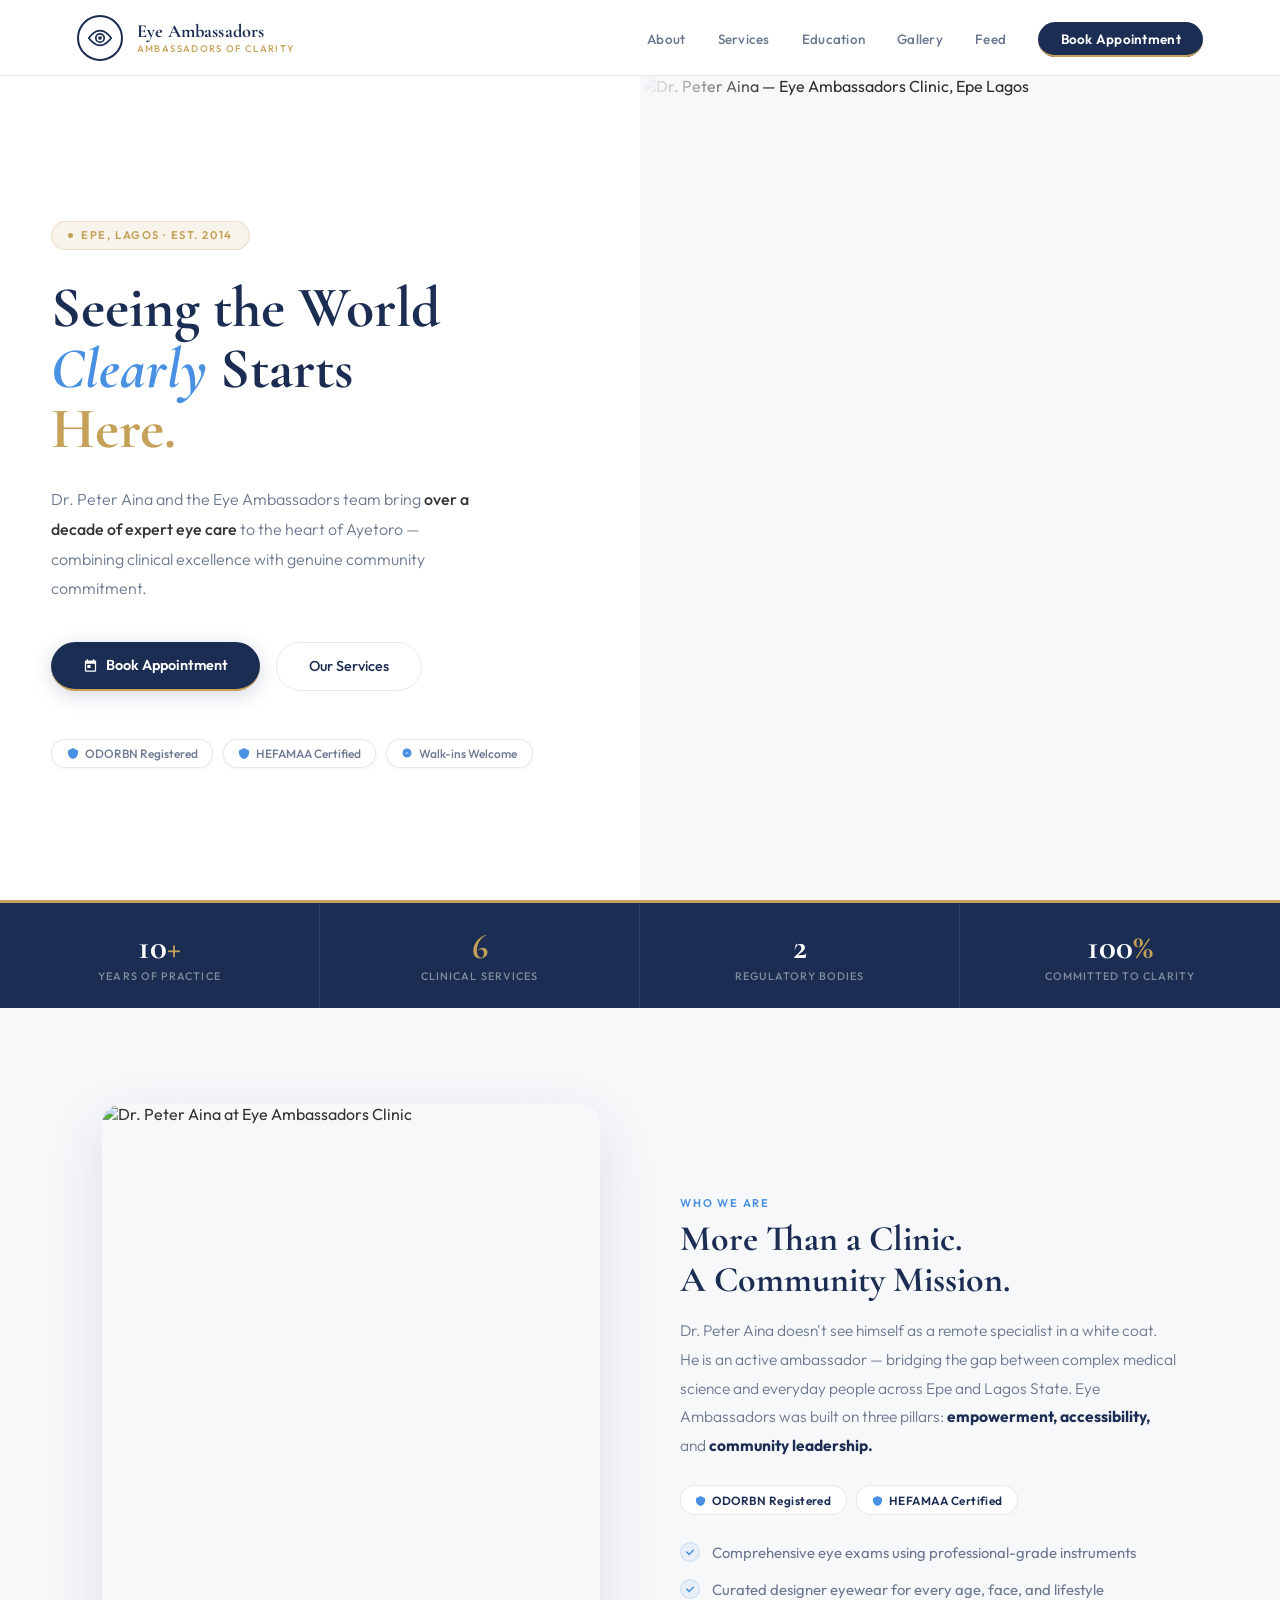
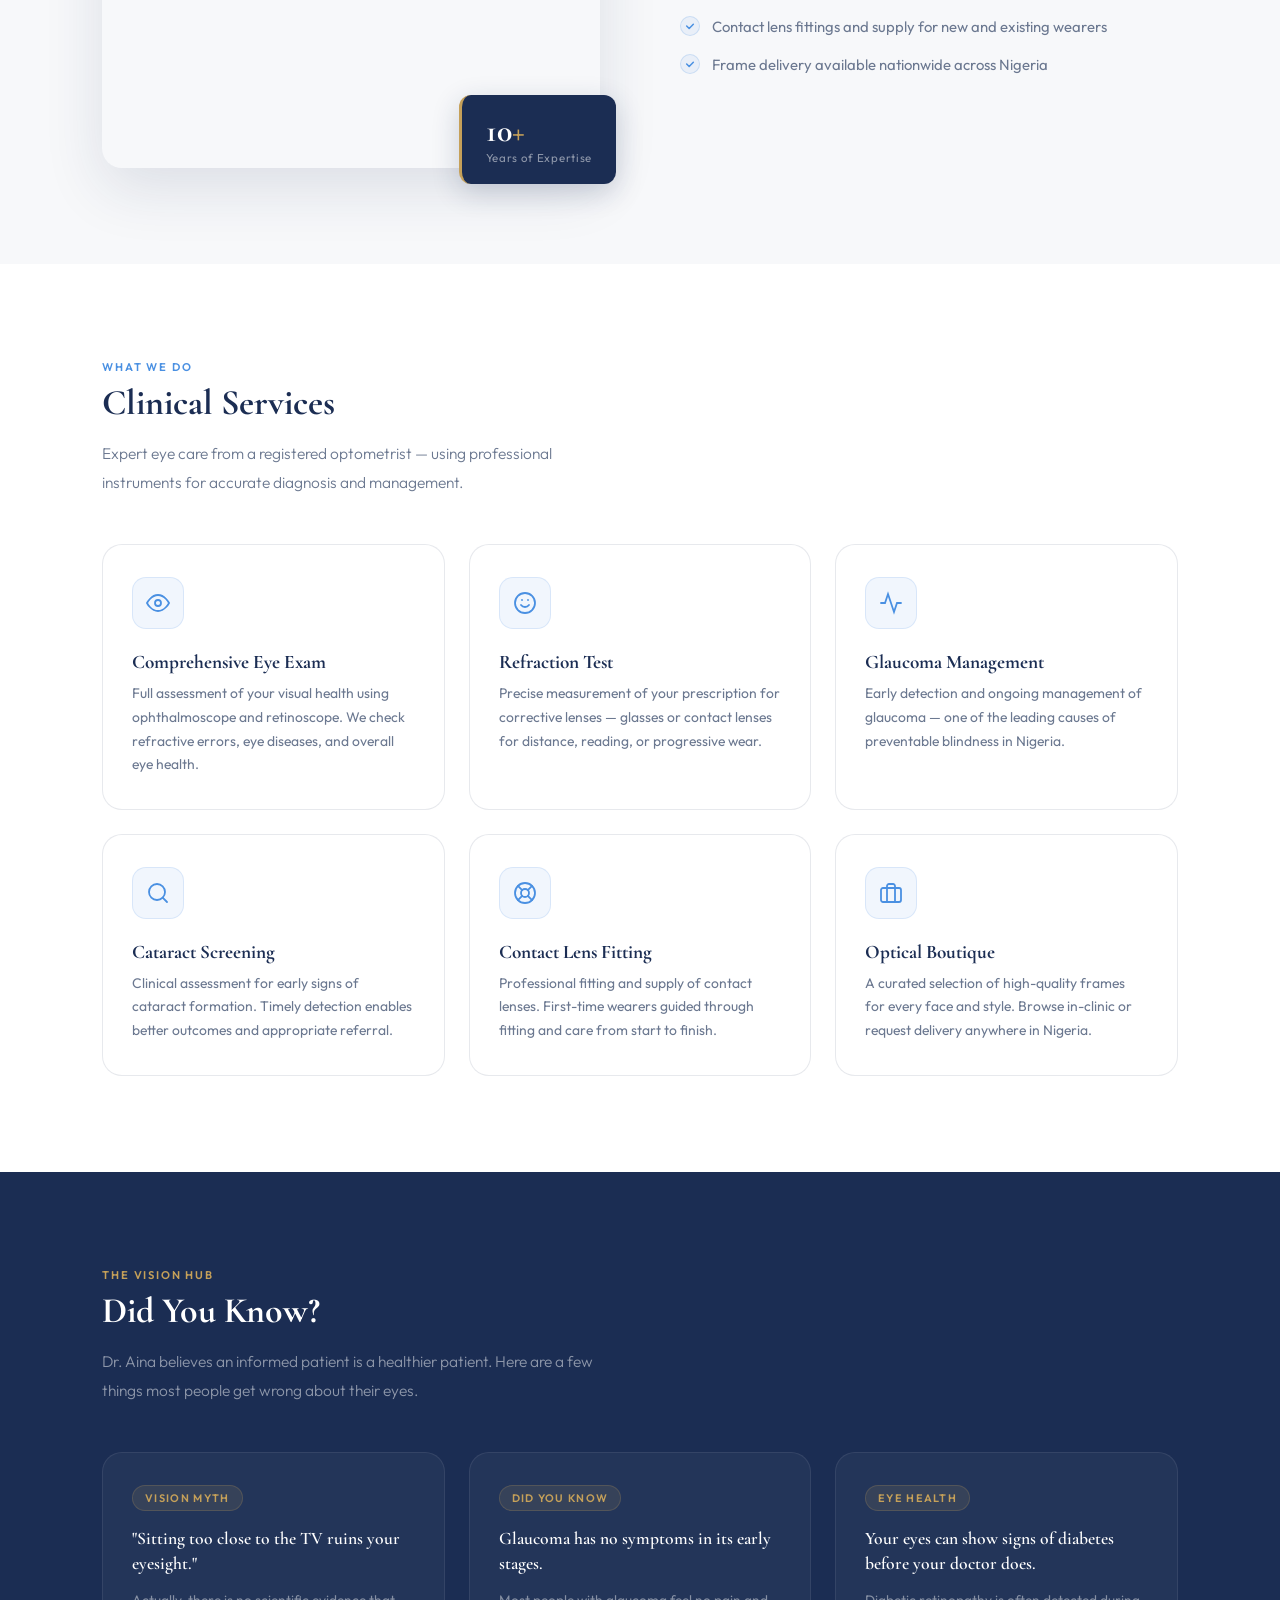
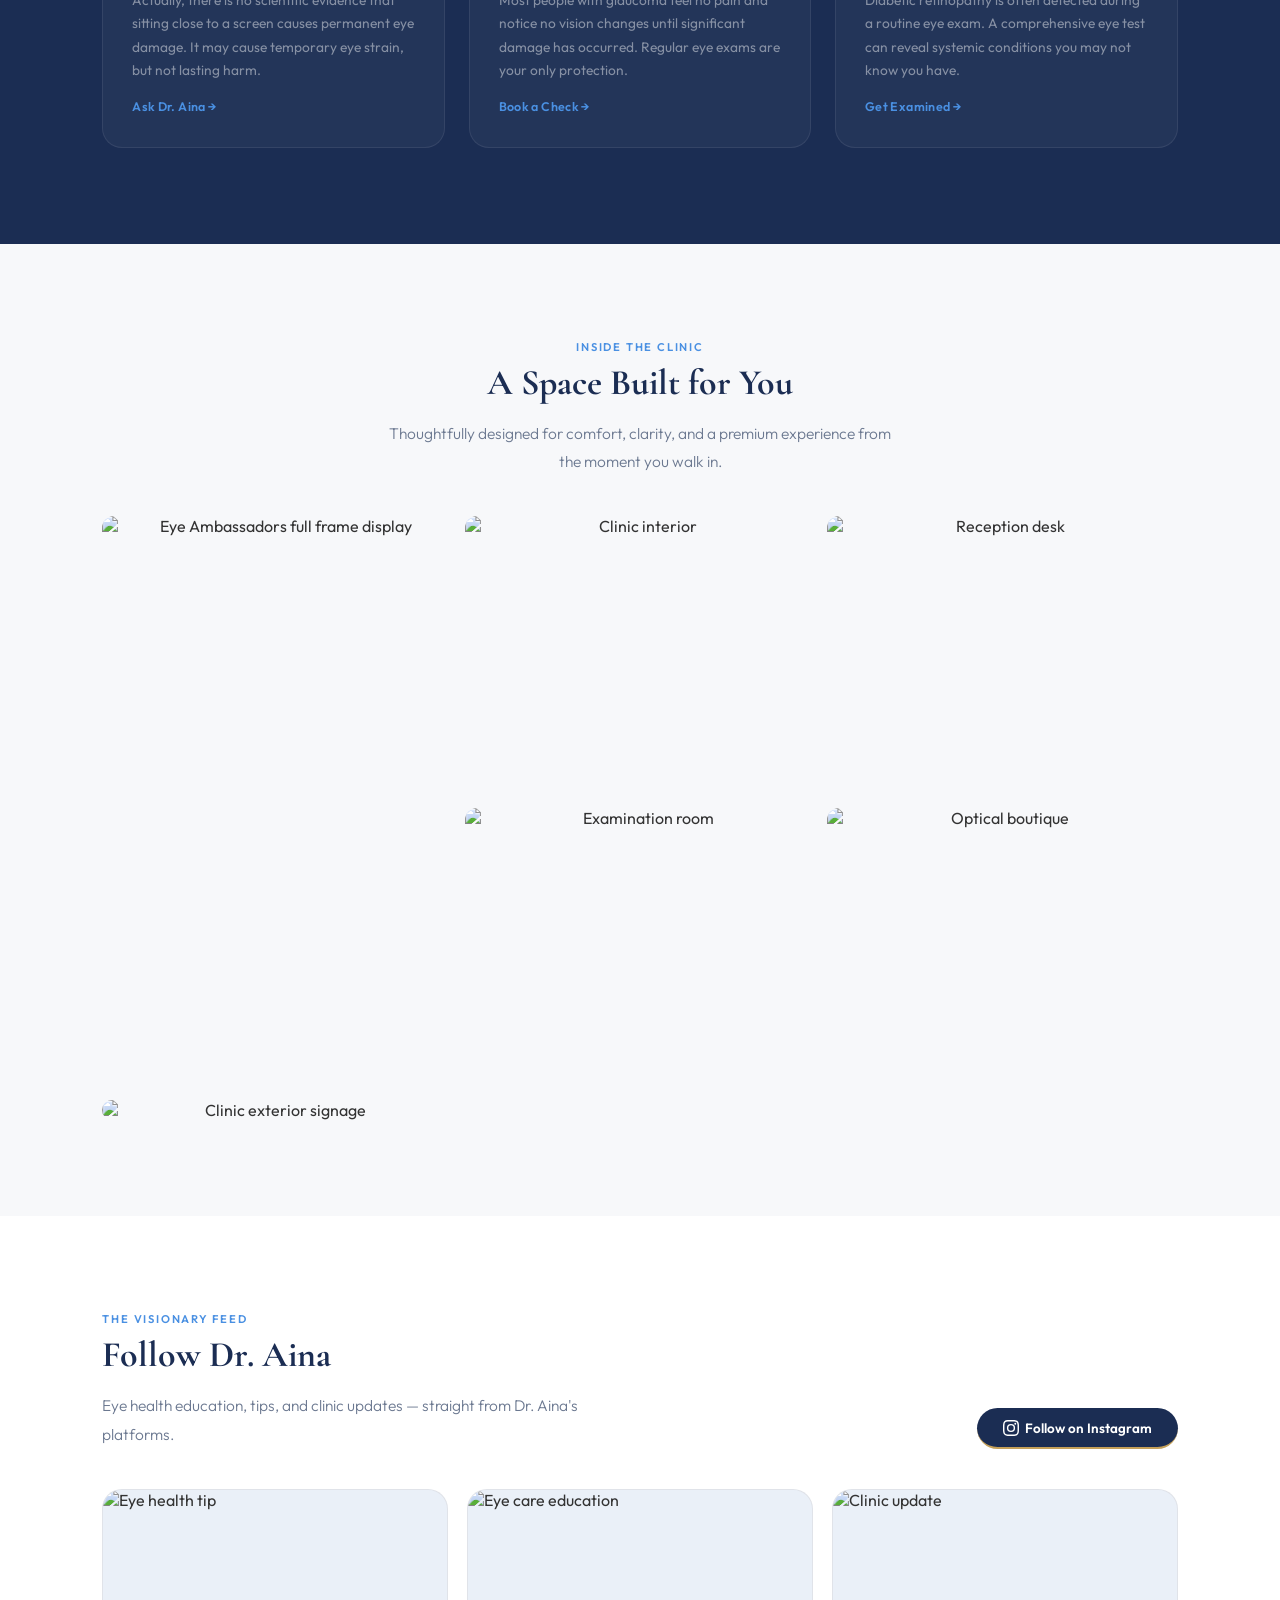
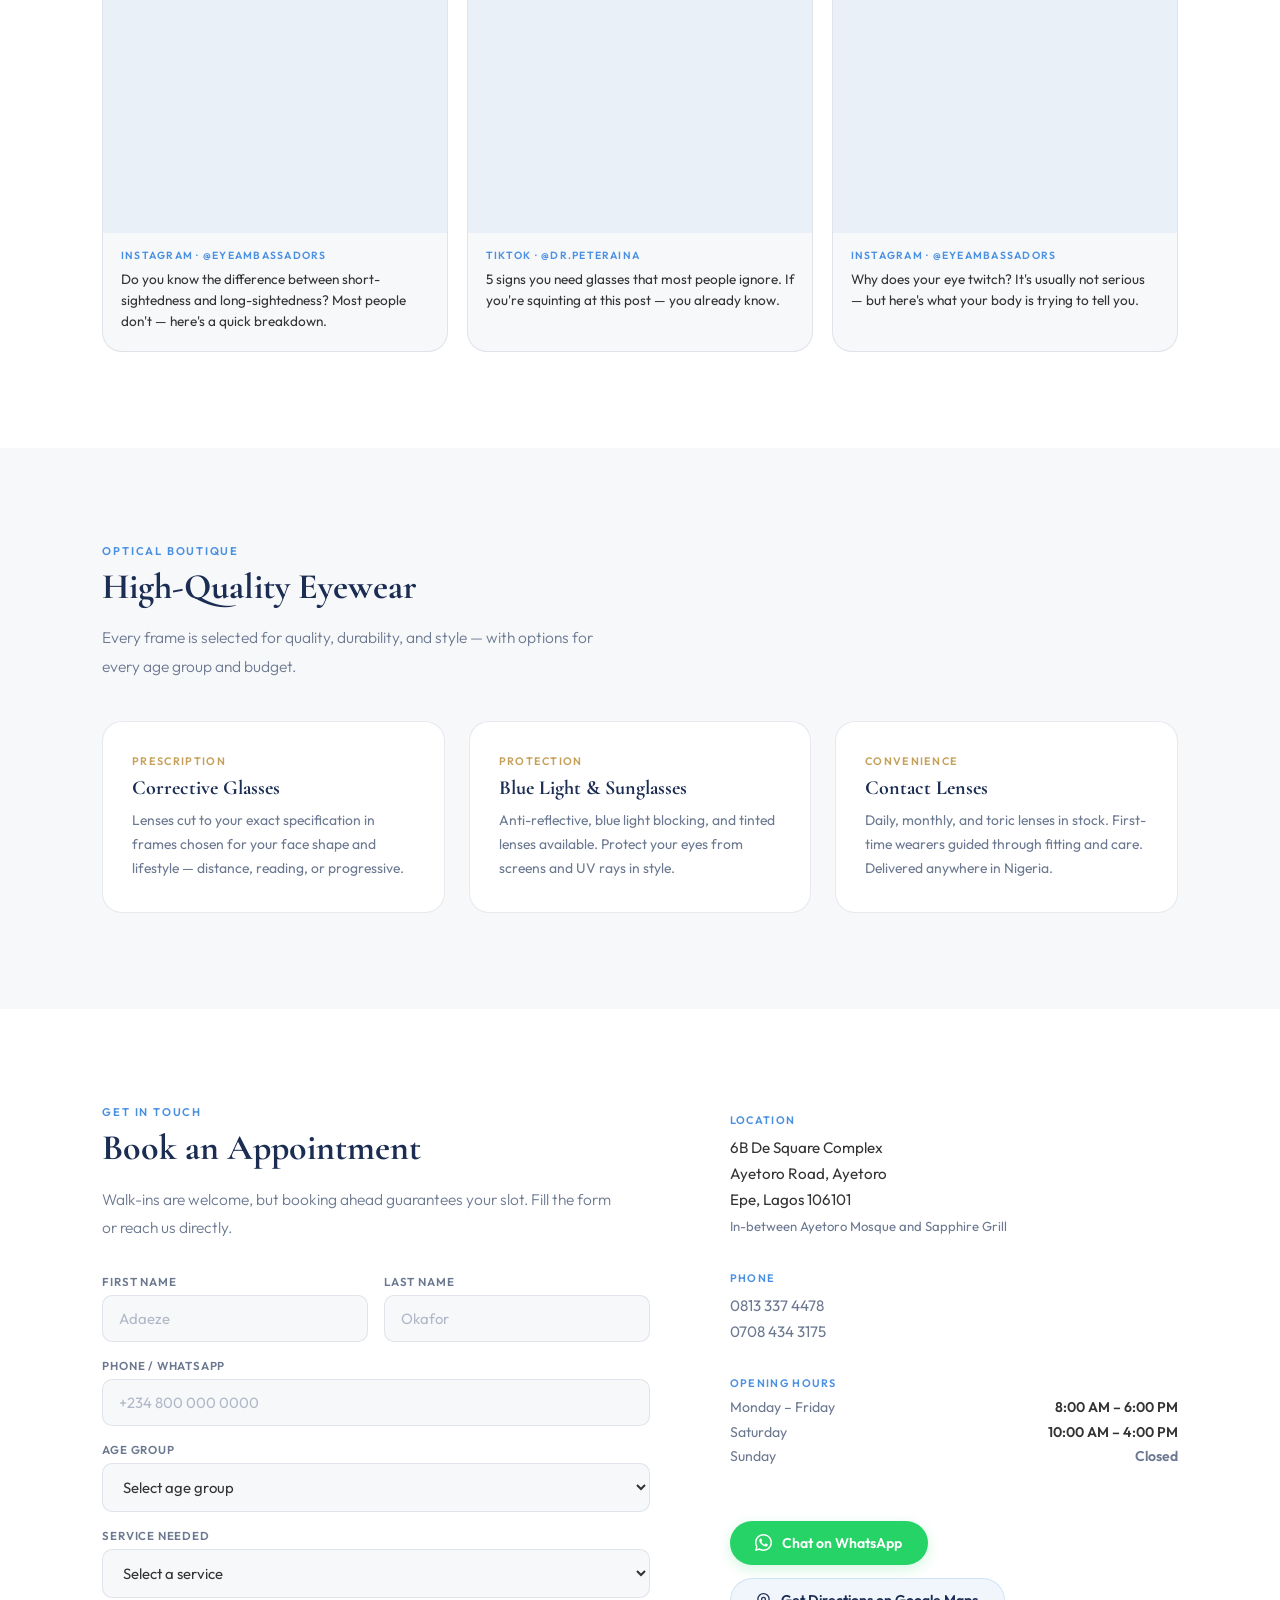
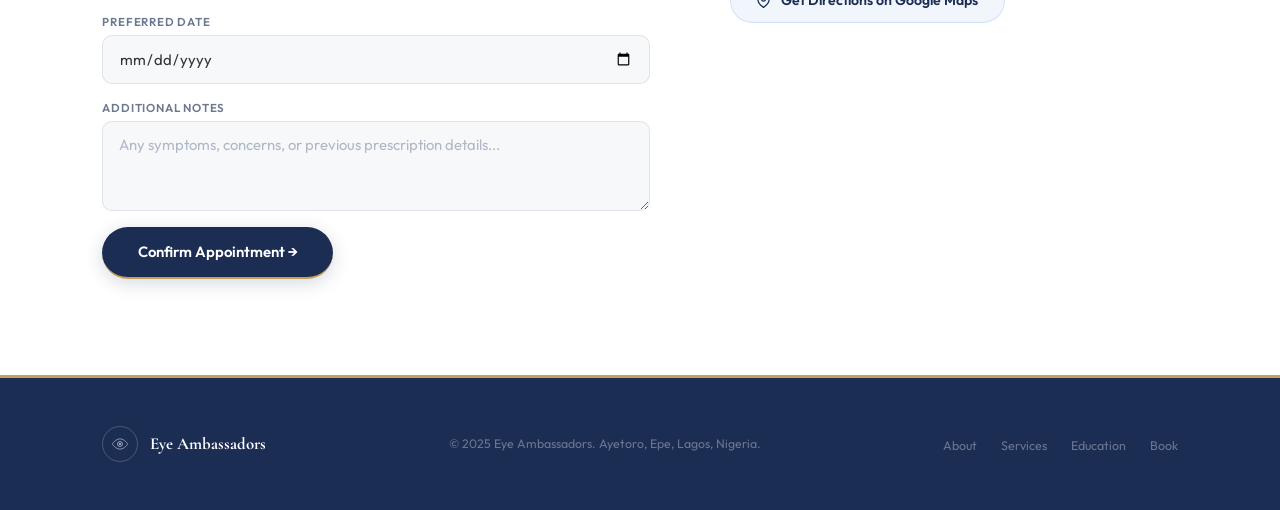
==== EYE_CLINIC.html @ 0d1458ed "Add files via upload" ====
<!DOCTYPE html>
<html lang="en">
<head>
<meta charset="UTF-8">
<meta name="viewport" content="width=device-width, initial-scale=1.0">
<title>Eye Ambassadors | Ambassadors of Clarity — Epe, Lagos</title>
<meta name="description" content="Eye Ambassadors Clinic — Dr. Peter Aina. Extraordinary eye care, designer eyewear, and community health education in Ayetoro, Epe, Lagos.">
<meta name="keywords" content="Eye Ambassadors, optometrist Epe Lagos, eye clinic Epe, Dr Peter Aina, eye test Epe Lagos, glasses Epe, contact lenses Lagos, glaucoma Epe, ODORBN optometrist">
<meta property="og:title" content="Eye Ambassadors | Ambassadors of Clarity">
<meta property="og:description" content="Modern eye care, premium eyewear, and community health education. Epe, Lagos.">
<meta property="og:type" content="website">
<script type="application/ld+json">
{
  "@context": "https://schema.org",
  "@type": "MedicalBusiness",
  "name": "Eye Ambassadors",
  "description": "Ambassadors of Clarity. Comprehensive eye exams, refraction, glaucoma management, cataract screening, designer eyewear and contact lenses.",
  "medicalSpecialty": "Optometry",
  "address": {
    "@type": "PostalAddress",
    "streetAddress": "6B De Square Complex, Ayetoro Road",
    "addressLocality": "Ayetoro, Epe",
    "addressRegion": "Lagos",
    "addressCountry": "NG"
  },
  "telephone": "+2348133374478",
  "openingHours": ["Mo-Fr 08:00-18:00", "Sa 10:00-16:00"]
}
</script>
<link rel="preconnect" href="https://fonts.googleapis.com">
<link rel="preconnect" href="https://fonts.gstatic.com" crossorigin>
<link href="https://fonts.googleapis.com/css2?family=Cormorant+Garamond:ital,wght@0,400;0,600;0,700;1,400;1,600&family=Outfit:wght@300;400;500;600&display=swap" rel="stylesheet">
<style>
:root {
  --white: #FFFFFF;
  --off-white: #F7F8FA;
  --navy: #1B2D53;
  --navy-light: #243769;
  --sky: #4A90E2;
  --sky-pale: rgba(74,144,226,0.08);
  --gold: #C5A059;
  --gold-pale: rgba(197,160,89,0.12);
  --charcoal: #333333;
  --muted: #6B7890;
  --border: rgba(27,45,83,0.1);
  --border-gold: rgba(197,160,89,0.25);
  --radius: 12px;
  --radius-lg: 20px;
}

*, *::before, *::after { box-sizing: border-box; margin: 0; padding: 0; }
html { scroll-behavior: smooth; }
body { font-family: 'Outfit', sans-serif; background: var(--white); color: var(--charcoal); overflow-x: hidden; }

/* ─── NAV ─── */
nav {
  position: fixed; top: 0; left: 0; right: 0; z-index: 300;
  height: 76px; padding: 0 6%;
  display: flex; align-items: center; justify-content: space-between;
  background: rgba(255,255,255,0.97); backdrop-filter: blur(16px);
  border-bottom: 1px solid var(--border);
  transition: box-shadow 0.3s;
}
nav.scrolled { box-shadow: 0 2px 24px rgba(27,45,83,0.08); }

.nav-logo { display: flex; align-items: center; gap: 14px; text-decoration: none; }
.nav-logo-icon {
  width: 46px; height: 46px; border-radius: 50%;
  border: 2px solid var(--navy);
  display: flex; align-items: center; justify-content: center;
  position: relative; overflow: hidden;
}
.nav-logo-icon svg { width: 26px; height: 26px; }
.nav-logo-text { display: flex; flex-direction: column; }
.nav-logo-name {
  font-family: 'Cormorant Garamond', serif;
  font-size: 1.15rem; font-weight: 700;
  color: var(--navy); letter-spacing: 0.01em; line-height: 1.1;
}
.nav-logo-tag {
  font-size: 0.6rem; font-weight: 500; letter-spacing: 0.14em;
  text-transform: uppercase; color: var(--gold);
}
.nav-links { display: flex; gap: 2rem; list-style: none; align-items: center; }
.nav-links a {
  font-size: 0.84rem; font-weight: 500; color: var(--muted);
  text-decoration: none; letter-spacing: 0.02em; transition: color 0.2s;
}
.nav-links a:hover { color: var(--navy); }
.nav-cta {
  background: var(--navy); color: var(--white) !important;
  padding: 0.55rem 1.4rem !important; border-radius: 30px !important;
  font-weight: 600 !important; transition: background 0.2s, transform 0.15s !important;
  border-bottom: 2px solid var(--gold) !important;
}
.nav-cta:hover { background: var(--navy-light) !important; transform: translateY(-1px); }

/* ─── HERO ─── */
.hero {
  min-height: 100vh; padding-top: 76px;
  display: grid; grid-template-columns: 1fr 1fr;
  background: var(--white); position: relative; overflow: hidden;
}
.hero::before {
  content: ''; position: absolute;
  top: 0; right: 0; width: 50%; height: 100%;
  background: var(--off-white); z-index: 0;
}
.hero-left {
  padding: 7% 5% 5% 8%;
  display: flex; flex-direction: column; justify-content: center;
  position: relative; z-index: 2;
}
.hero-eyebrow {
  display: inline-flex; align-items: center; gap: 8px;
  background: var(--gold-pale); border: 1px solid var(--border-gold);
  color: var(--gold); font-size: 0.7rem; font-weight: 600;
  letter-spacing: 0.14em; text-transform: uppercase;
  padding: 0.4rem 1rem; border-radius: 20px;
  margin-bottom: 1.8rem; width: fit-content;
}
.hero-eyebrow span { width: 5px; height: 5px; background: var(--gold); border-radius: 50%; display: block; }
.hero-title {
  font-family: 'Cormorant Garamond', serif;
  font-size: clamp(2.8rem, 4.5vw, 4.2rem);
  font-weight: 700; color: var(--navy);
  line-height: 1.05; margin-bottom: 1.6rem;
}
.hero-title em { color: var(--sky); font-style: italic; }
.hero-title .gold-word { color: var(--gold); }
.hero-sub {
  font-size: 1rem; font-weight: 300; color: var(--muted);
  line-height: 1.85; max-width: 440px; margin-bottom: 2.4rem;
}
.hero-sub strong { color: var(--charcoal); font-weight: 500; }
.hero-actions { display: flex; gap: 1rem; flex-wrap: wrap; margin-bottom: 3rem; }
.btn-navy {
  background: var(--navy); color: var(--white);
  padding: 0.9rem 2rem; border-radius: 30px;
  font-family: 'Outfit', sans-serif; font-size: 0.9rem; font-weight: 600;
  text-decoration: none; display: inline-flex; align-items: center; gap: 8px;
  border-bottom: 2px solid var(--gold);
  transition: background 0.2s, transform 0.2s;
  box-shadow: 0 4px 20px rgba(27,45,83,0.18);
}
.btn-navy:hover { background: var(--navy-light); transform: translateY(-2px); }
.btn-outline {
  color: var(--navy); padding: 0.9rem 2rem; border-radius: 30px;
  font-family: 'Outfit', sans-serif; font-size: 0.9rem; font-weight: 500;
  text-decoration: none; border: 1.5px solid var(--border);
  transition: border-color 0.2s, color 0.2s; display: inline-block;
}
.btn-outline:hover { border-color: var(--sky); color: var(--sky); }
.hero-creds { display: flex; gap: 0.6rem; flex-wrap: wrap; }
.cred-pill {
  display: flex; align-items: center; gap: 6px;
  background: var(--white); border: 1px solid var(--border);
  color: var(--muted); font-size: 0.75rem; font-weight: 500;
  padding: 0.38rem 0.9rem; border-radius: 20px;
  box-shadow: 0 1px 4px rgba(27,45,83,0.06);
}
.cred-pill svg { width: 12px; height: 12px; fill: var(--sky); flex-shrink: 0; }
.hero-right {
  position: relative; z-index: 1; overflow: hidden;
  display: flex; align-items: stretch;
}
.hero-right::after {
  content: ''; position: absolute;
  inset: 0;
  background: linear-gradient(to right, var(--off-white) 0%, transparent 20%),
              linear-gradient(to top, var(--off-white) 0%, transparent 25%);
  z-index: 1; pointer-events: none;
}
.hero-right img {
  width: 100%; height: 100%; object-fit: cover;
  object-position: center top;
  filter: brightness(0.92) saturate(1.1);
  transition: transform 8s ease;
}
.hero-right:hover img { transform: scale(1.03); }

/* ─── STATS BAR ─── */
.stats-bar {
  background: var(--navy);
  display: grid; grid-template-columns: repeat(4, 1fr);
  border-top: 3px solid var(--gold);
}
.stat-item {
  padding: 1.6rem 1rem; text-align: center;
  border-right: 1px solid rgba(255,255,255,0.08);
}
.stat-item:last-child { border-right: none; }
.stat-num {
  font-family: 'Cormorant Garamond', serif;
  font-size: 2.2rem; font-weight: 700;
  color: var(--white); line-height: 1;
}
.stat-num span { color: var(--gold); }
.stat-lbl {
  font-size: 0.68rem; font-weight: 500; letter-spacing: 0.1em;
  text-transform: uppercase; color: rgba(255,255,255,0.45);
  margin-top: 5px;
}

/* ─── SECTIONS ─── */
section { padding: 6rem 8%; }
.section-label {
  font-size: 0.7rem; font-weight: 600; letter-spacing: 0.16em;
  text-transform: uppercase; color: var(--sky); margin-bottom: 0.5rem;
}
.section-title {
  font-family: 'Cormorant Garamond', serif;
  font-size: clamp(1.9rem, 2.8vw, 2.6rem);
  font-weight: 700; color: var(--navy);
  line-height: 1.15; margin-bottom: 1rem;
}
.section-sub {
  font-size: 0.97rem; font-weight: 300; color: var(--muted);
  line-height: 1.85; max-width: 520px;
}

/* ─── ABOUT ─── */
#about {
  background: var(--off-white);
  display: grid; grid-template-columns: 1fr 1fr;
  gap: 5rem; align-items: center;
}
.about-img-wrap { position: relative; }
.about-img-main {
  width: 100%; aspect-ratio: 3/4;
  object-fit: cover; object-position: center top;
  border-radius: var(--radius-lg); display: block;
  box-shadow: 0 20px 60px rgba(27,45,83,0.12);
}
.about-badge {
  position: absolute; bottom: -1rem; right: -1rem;
  background: var(--navy); color: var(--white);
  padding: 1.2rem 1.5rem; border-radius: var(--radius);
  border-left: 3px solid var(--gold);
  box-shadow: 0 8px 28px rgba(27,45,83,0.2);
}
.badge-num {
  font-family: 'Cormorant Garamond', serif;
  font-size: 2rem; font-weight: 700; line-height: 1; color: var(--white);
}
.badge-num span { color: var(--gold); }
.badge-lbl { font-size: 0.72rem; color: rgba(255,255,255,0.5); margin-top: 3px; letter-spacing: 0.06em; }
.reg-row { display: flex; gap: 0.6rem; margin-top: 1.6rem; flex-wrap: wrap; }
.reg-tag {
  display: flex; align-items: center; gap: 6px;
  background: var(--white); border: 1px solid var(--border);
  color: var(--navy); font-size: 0.74rem; font-weight: 600;
  padding: 0.4rem 0.9rem; border-radius: 20px; letter-spacing: 0.04em;
}
.reg-tag svg { width: 11px; height: 11px; fill: var(--sky); }
.about-list { list-style: none; margin-top: 1.6rem; display: flex; flex-direction: column; gap: 0.85rem; }
.about-list li {
  display: flex; align-items: flex-start; gap: 0.75rem;
  font-size: 0.93rem; color: var(--muted); line-height: 1.6;
}
.check {
  width: 20px; height: 20px; background: var(--sky-pale);
  border-radius: 50%; flex-shrink: 0;
  display: flex; align-items: center; justify-content: center; margin-top: 1px;
  border: 1px solid rgba(74,144,226,0.2);
}
.check svg { width: 10px; height: 10px; }

/* ─── SERVICES ─── */
#services { background: var(--white); }
.services-grid { display: grid; grid-template-columns: repeat(3, 1fr); gap: 1.5rem; margin-top: 3rem; }
.service-card {
  background: var(--white); border: 1px solid var(--border);
  border-radius: var(--radius-lg); padding: 2rem 1.8rem;
  transition: transform 0.25s, box-shadow 0.25s, border-color 0.25s;
  position: relative; overflow: hidden;
}
.service-card::after {
  content: ''; position: absolute;
  bottom: 0; left: 0; right: 0; height: 3px;
  background: linear-gradient(90deg, var(--sky), var(--gold));
  transform: scaleX(0); transform-origin: left; transition: transform 0.3s;
}
.service-card:hover::after { transform: scaleX(1); }
.service-card:hover {
  transform: translateY(-6px);
  box-shadow: 0 20px 50px rgba(27,45,83,0.1);
  border-color: rgba(74,144,226,0.2);
}
.svc-icon {
  width: 52px; height: 52px;
  background: var(--sky-pale); border-radius: 14px;
  border: 1px solid rgba(74,144,226,0.15);
  display: flex; align-items: center; justify-content: center;
  margin-bottom: 1.3rem;
}
.svc-icon svg { width: 24px; height: 24px; }
.svc-name {
  font-family: 'Cormorant Garamond', serif;
  font-size: 1.2rem; font-weight: 700;
  color: var(--navy); margin-bottom: 0.5rem;
}
.svc-desc { font-size: 0.87rem; color: var(--muted); line-height: 1.7; }

/* ─── KNOWLEDGE HUB ─── */
#knowledge { background: var(--navy); }
#knowledge .section-label { color: var(--gold); }
#knowledge .section-title { color: var(--white); }
#knowledge .section-sub { color: rgba(255,255,255,0.5); }
.knowledge-grid { display: grid; grid-template-columns: repeat(3, 1fr); gap: 1.5rem; margin-top: 3rem; }
.know-card {
  background: rgba(255,255,255,0.04); border: 1px solid rgba(255,255,255,0.08);
  border-radius: var(--radius-lg); padding: 2rem 1.8rem;
  transition: background 0.25s, border-color 0.25s;
}
.know-card:hover {
  background: rgba(255,255,255,0.07);
  border-color: rgba(197,160,89,0.3);
}
.know-tag {
  display: inline-block;
  font-size: 0.68rem; font-weight: 600; letter-spacing: 0.12em;
  text-transform: uppercase; color: var(--gold);
  background: var(--gold-pale); border: 1px solid rgba(197,160,89,0.2);
  padding: 0.3rem 0.75rem; border-radius: 20px; margin-bottom: 1rem;
}
.know-q {
  font-family: 'Cormorant Garamond', serif;
  font-size: 1.1rem; font-weight: 600; color: var(--white);
  line-height: 1.4; margin-bottom: 0.8rem;
}
.know-a { font-size: 0.86rem; color: rgba(255,255,255,0.45); line-height: 1.7; }
.know-cta {
  display: inline-flex; align-items: center; gap: 6px;
  font-size: 0.78rem; font-weight: 600; color: var(--sky);
  margin-top: 1rem; text-decoration: none; letter-spacing: 0.03em;
  transition: gap 0.2s;
}
.know-cta:hover { gap: 10px; }

/* ─── GALLERY ─── */
#gallery { background: var(--off-white); text-align: center; }
#gallery .section-sub { margin: 0 auto 2.5rem; }
.gallery-grid {
  display: grid;
  grid-template-columns: repeat(3, 1fr);
  grid-template-rows: 280px 280px;
  gap: 12px;
}
.gallery-item { overflow: hidden; border-radius: var(--radius); position: relative; cursor: pointer; }
.gallery-item.featured { grid-column: 1/2; grid-row: 1/3; }
.gallery-item img {
  width: 100%; height: 100%; object-fit: cover; display: block;
  transition: transform 0.5s ease;
}
.gallery-item:hover img { transform: scale(1.05); }
.gallery-overlay {
  position: absolute; inset: 0;
  background: linear-gradient(to top, rgba(27,45,83,0.85) 0%, transparent 55%);
  opacity: 0; transition: opacity 0.3s;
  display: flex; align-items: flex-end; padding: 1.1rem;
}
.gallery-item:hover .gallery-overlay { opacity: 1; }
.gallery-lbl { font-size: 0.8rem; font-weight: 600; color: #fff; letter-spacing: 0.04em; }

/* LIGHTBOX */
.lightbox {
  display: none; position: fixed; inset: 0;
  background: rgba(27,45,83,0.97); z-index: 999;
  align-items: center; justify-content: center; padding: 2rem;
}
.lightbox.open { display: flex; }
.lightbox img { max-width: 90vw; max-height: 88vh; object-fit: contain; border-radius: 8px; }
.lb-close { position: absolute; top: 1.2rem; right: 1.5rem; background: none; border: none; color: #fff; font-size: 2rem; cursor: pointer; opacity: 0.6; transition: opacity 0.2s; }
.lb-close:hover { opacity: 1; }
.lb-prev, .lb-next {
  position: absolute; top: 50%; transform: translateY(-50%);
  background: rgba(255,255,255,0.08); border: 1px solid rgba(255,255,255,0.15);
  color: #fff; font-size: 1.3rem; width: 46px; height: 46px;
  border-radius: 50%; cursor: pointer; display: flex; align-items: center; justify-content: center;
  transition: background 0.2s;
}
.lb-prev:hover, .lb-next:hover { background: rgba(255,255,255,0.18); }
.lb-prev { left: 1.5rem; }
.lb-next { right: 1.5rem; }

/* ─── SOCIAL WALL ─── */
#social { background: var(--white); }
.social-intro { display: flex; align-items: flex-end; justify-content: space-between; margin-bottom: 2.5rem; flex-wrap: wrap; gap: 1rem; }
.social-grid { display: grid; grid-template-columns: repeat(3, 1fr); gap: 1.2rem; }
.social-card {
  background: var(--off-white); border: 1px solid var(--border);
  border-radius: var(--radius-lg); overflow: hidden;
  transition: transform 0.2s, box-shadow 0.2s;
}
.social-card:hover { transform: translateY(-4px); box-shadow: 0 12px 36px rgba(27,45,83,0.1); }
.social-thumb { aspect-ratio: 1; overflow: hidden; position: relative; background: var(--sky-pale); }
.social-thumb img { width: 100%; height: 100%; object-fit: cover; }
.social-play {
  position: absolute; inset: 0; display: flex; align-items: center; justify-content: center;
  background: rgba(27,45,83,0.35); opacity: 0; transition: opacity 0.2s;
}
.social-card:hover .social-play { opacity: 1; }
.play-icon {
  width: 48px; height: 48px; background: var(--white);
  border-radius: 50%; display: flex; align-items: center; justify-content: center;
  border: 2px solid var(--gold);
}
.play-icon svg { width: 18px; height: 18px; fill: var(--navy); margin-left: 3px; }
.social-body { padding: 1rem 1.1rem 1.2rem; }
.social-platform {
  font-size: 0.65rem; font-weight: 600; letter-spacing: 0.12em;
  text-transform: uppercase; color: var(--sky); margin-bottom: 0.4rem;
}
.social-caption { font-size: 0.85rem; color: var(--charcoal); line-height: 1.55; }
.social-follow {
  display: inline-flex; align-items: center; gap: 6px;
  background: var(--navy); color: var(--white);
  padding: 0.7rem 1.6rem; border-radius: 30px;
  font-size: 0.84rem; font-weight: 600; text-decoration: none;
  transition: background 0.2s; border-bottom: 2px solid var(--gold);
}
.social-follow:hover { background: var(--navy-light); }

/* ─── EYEWEAR ─── */
#eyewear { background: var(--off-white); }
.eyewear-grid { display: grid; grid-template-columns: repeat(3, 1fr); gap: 1.5rem; margin-top: 2.5rem; }
.eyewear-card {
  background: var(--white); border: 1px solid var(--border);
  border-radius: var(--radius-lg); padding: 2rem 1.8rem;
  transition: border-color 0.2s, transform 0.2s;
}
.eyewear-card:hover { border-color: var(--gold); transform: translateY(-3px); }
.ew-tag {
  font-size: 0.68rem; font-weight: 600; letter-spacing: 0.12em;
  text-transform: uppercase; color: var(--gold);
  display: block; margin-bottom: 0.5rem;
}
.ew-name {
  font-family: 'Cormorant Garamond', serif;
  font-size: 1.25rem; font-weight: 700;
  color: var(--navy); margin-bottom: 0.6rem;
}
.ew-desc { font-size: 0.87rem; color: var(--muted); line-height: 1.7; }

/* ─── BOOKING ─── */
#booking {
  background: var(--white);
  display: grid; grid-template-columns: 1.1fr 0.9fr;
  gap: 5rem; align-items: start;
}
.booking-form { display: flex; flex-direction: column; gap: 1rem; }
.form-row { display: grid; grid-template-columns: 1fr 1fr; gap: 1rem; }
.form-group { display: flex; flex-direction: column; gap: 0.4rem; }
label {
  font-size: 0.72rem; font-weight: 600; letter-spacing: 0.07em;
  text-transform: uppercase; color: var(--muted);
}
input, select, textarea {
  font-family: 'Outfit', sans-serif; font-size: 0.93rem;
  padding: 0.8rem 1rem; border: 1.5px solid var(--border);
  border-radius: 10px; background: var(--off-white);
  color: var(--charcoal); outline: none;
  transition: border-color 0.2s, box-shadow 0.2s; width: 100%;
}
input:focus, select:focus, textarea:focus {
  border-color: var(--sky); background: var(--white);
  box-shadow: 0 0 0 3px rgba(74,144,226,0.1);
}
input::placeholder, textarea::placeholder { color: #b0b8c8; }
select option { background: var(--white); }
textarea { resize: vertical; min-height: 90px; }
.form-submit {
  background: var(--navy); color: var(--white);
  border: none; padding: 0.95rem 2.2rem; border-radius: 30px;
  font-family: 'Outfit', sans-serif; font-size: 0.93rem; font-weight: 600;
  cursor: pointer; align-self: flex-start;
  border-bottom: 2px solid var(--gold);
  transition: background 0.2s, transform 0.15s;
  box-shadow: 0 4px 18px rgba(27,45,83,0.18);
}
.form-submit:hover { background: var(--navy-light); transform: translateY(-1px); }

.contact-panel { padding-top: 0.5rem; }
.contact-block { margin-bottom: 2rem; }
.contact-lbl {
  font-size: 0.68rem; font-weight: 600; letter-spacing: 0.12em;
  text-transform: uppercase; color: var(--sky); margin-bottom: 0.5rem;
}
.contact-val { font-size: 0.95rem; color: var(--charcoal); line-height: 1.7; }
.contact-val a { color: var(--muted); text-decoration: none; }
.contact-val a:hover { color: var(--navy); }
.hours-table { display: grid; gap: 0.4rem; margin-top: 0.4rem; }
.hours-row {
  font-size: 0.88rem; color: var(--muted);
  display: flex; justify-content: space-between;
}
.hours-time { font-weight: 600; color: var(--charcoal); }
.wa-btn {
  display: inline-flex; align-items: center; gap: 0.6rem;
  background: #25D366; color: #fff; padding: 0.8rem 1.6rem;
  border-radius: 30px; font-size: 0.88rem; font-weight: 600;
  text-decoration: none; margin-top: 1.5rem;
  transition: background 0.2s, transform 0.15s;
  box-shadow: 0 4px 14px rgba(37,211,102,0.2);
}
.wa-btn:hover { background: #1ebe5d; transform: translateY(-1px); }
.map-btn {
  display: inline-flex; align-items: center; gap: 0.6rem;
  background: var(--sky-pale); color: var(--navy);
  padding: 0.8rem 1.6rem; border-radius: 30px;
  font-size: 0.88rem; font-weight: 600; text-decoration: none;
  margin-top: 0.8rem; border: 1px solid rgba(74,144,226,0.2);
  transition: background 0.2s;
}
.map-btn:hover { background: rgba(74,144,226,0.14); }

/* ─── FOOTER ─── */
footer {
  background: var(--navy); padding: 3rem 8%;
  display: flex; align-items: center; justify-content: space-between;
  flex-wrap: wrap; gap: 1.2rem;
  border-top: 3px solid var(--gold);
}
.footer-brand { display: flex; align-items: center; gap: 12px; }
.footer-brand-icon {
  width: 36px; height: 36px; border-radius: 50%;
  border: 1.5px solid rgba(255,255,255,0.2);
  display: flex; align-items: center; justify-content: center;
}
.footer-brand-name {
  font-family: 'Cormorant Garamond', serif;
  font-size: 1.05rem; font-weight: 700; color: var(--white);
}
.footer-copy { font-size: 0.77rem; color: rgba(255,255,255,0.35); }
.footer-links { display: flex; gap: 1.5rem; list-style: none; }
.footer-links a {
  font-size: 0.78rem; color: rgba(255,255,255,0.35);
  text-decoration: none; transition: color 0.2s;
}
.footer-links a:hover { color: var(--gold); }

/* ─── FADE ─── */
.fade-up { opacity: 0; transform: translateY(22px); transition: opacity 0.65s ease, transform 0.65s ease; }
.fade-up.visible { opacity: 1; transform: translateY(0); }
.fade-up.d1 { transition-delay: 0.1s; }
.fade-up.d2 { transition-delay: 0.2s; }
.fade-up.d3 { transition-delay: 0.3s; }

/* ─── RESPONSIVE ─── */
@media(max-width:960px){
  .hero { grid-template-columns: 1fr; }
  .hero::before { display: none; }
  .hero-right { height: 380px; }
  .stats-bar { grid-template-columns: repeat(2,1fr); }
  #about { grid-template-columns: 1fr; }
  .services-grid, .knowledge-grid, .eyewear-grid, .social-grid { grid-template-columns: 1fr 1fr; }
  .gallery-grid { grid-template-columns: 1fr 1fr; grid-template-rows: 220px 220px 220px; }
  .gallery-item.featured { grid-column: 1/3; grid-row: 1; }
  #booking { grid-template-columns: 1fr; }
  .nav-links { display: none; }
  section { padding: 4rem 5%; }
}
@media(max-width:600px){
  .services-grid, .knowledge-grid, .eyewear-grid, .social-grid { grid-template-columns: 1fr; }
  .gallery-grid { grid-template-columns: 1fr; grid-template-rows: repeat(6, 200px); }
  .gallery-item.featured { grid-column: 1; grid-row: 1; }
  .form-row { grid-template-columns: 1fr; }
  footer { flex-direction: column; align-items: flex-start; }
  .stats-bar { grid-template-columns: repeat(2,1fr); }
}
</style>
</head>
<body>

<!-- NAV -->
<nav id="navbar">
  <a href="#" class="nav-logo">
    <div class="nav-logo-icon">
      <svg viewBox="0 0 28 28" fill="none">
        <path d="M2 14C2 14 7 6 14 6s12 8 12 8-5 8-12 8S2 14 2 14z" stroke="#1B2D53" stroke-width="1.8" fill="none"/>
        <circle cx="14" cy="14" r="4.5" stroke="#1B2D53" stroke-width="1.8"/>
        <circle cx="14" cy="14" r="2" fill="#1B2D53"/>
        <circle cx="16" cy="12" r="1" fill="#C5A059" opacity="0.8"/>
      </svg>
    </div>
    <div class="nav-logo-text">
      <span class="nav-logo-name">Eye Ambassadors</span>
      <span class="nav-logo-tag">Ambassadors of Clarity</span>
    </div>
  </a>
  <ul class="nav-links">
    <li><a href="#about">About</a></li>
    <li><a href="#services">Services</a></li>
    <li><a href="#knowledge">Education</a></li>
    <li><a href="#gallery">Gallery</a></li>
    <li><a href="#social">Feed</a></li>
    <li><a href="#booking" class="nav-cta">Book Appointment</a></li>
  </ul>
</nav>

<!-- HERO -->
<div class="hero">
  <div class="hero-left">
    <div class="hero-eyebrow"><span></span>Epe, Lagos · Est. 2014</div>
    <h1 class="hero-title">
      Seeing the World<br>
      <em>Clearly</em> Starts<br>
      <span class="gold-word">Here.</span>
    </h1>
    <p class="hero-sub">
      Dr. Peter Aina and the Eye Ambassadors team bring
      <strong>over a decade of expert eye care</strong> to the heart of Ayetoro —
      combining clinical excellence with genuine community commitment.
    </p>
    <div class="hero-actions">
      <a href="#booking" class="btn-navy">
        <svg width="15" height="15" viewBox="0 0 24 24" fill="currentColor"><path d="M19 4h-1V2h-2v2H8V2H6v2H5c-1.1 0-2 .9-2 2v14c0 1.1.9 2 2 2h14c1.1 0 2-.9 2-2V6c0-1.1-.9-2-2-2zm0 16H5V9h14v11zM7 11h5v5H7z"/></svg>
        Book Appointment
      </a>
      <a href="#services" class="btn-outline">Our Services</a>
    </div>
    <div class="hero-creds">
      <div class="cred-pill">
        <svg viewBox="0 0 24 24"><path d="M12 2L2 7v5c0 5.55 3.84 10.74 10 12 6.16-1.26 10-6.45 10-12V7L12 2z"/></svg>
        ODORBN Registered
      </div>
      <div class="cred-pill">
        <svg viewBox="0 0 24 24"><path d="M12 2L2 7v5c0 5.55 3.84 10.74 10 12 6.16-1.26 10-6.45 10-12V7L12 2z"/></svg>
        HEFAMAA Certified
      </div>
      <div class="cred-pill">
        <svg viewBox="0 0 24 24"><path d="M9 12l2 2 4-4M21 12c0 4.97-4.03 9-9 9S3 16.97 3 12 7.03 3 12 3s9 4.03 9 9z"/></svg>
        Walk-ins Welcome
      </div>
    </div>
  </div>
  <div class="hero-right">
    <img src="images/hero.jpg" alt="Dr. Peter Aina — Eye Ambassadors Clinic, Epe Lagos">
  </div>
</div>

<!-- STATS BAR -->
<div class="stats-bar">
  <div class="stat-item">
    <div class="stat-num">10<span>+</span></div>
    <div class="stat-lbl">Years of Practice</div>
  </div>
  <div class="stat-item">
    <div class="stat-num" style="color:var(--gold)">6</div>
    <div class="stat-lbl">Clinical Services</div>
  </div>
  <div class="stat-item">
    <div class="stat-num">2</div>
    <div class="stat-lbl">Regulatory Bodies</div>
  </div>
  <div class="stat-item">
    <div class="stat-num">100<span>%</span></div>
    <div class="stat-lbl">Committed to Clarity</div>
  </div>
</div>

<!-- ABOUT -->
<section id="about">
  <div class="about-img-wrap fade-up">
    <img class="about-img-main" src="images/about.jpg" alt="Dr. Peter Aina at Eye Ambassadors Clinic">
    <div class="about-badge">
      <div class="badge-num">10<span>+</span></div>
      <div class="badge-lbl">Years of Expertise</div>
    </div>
  </div>
  <div class="fade-up d1">
    <p class="section-label">Who We Are</p>
    <h2 class="section-title">More Than a Clinic.<br>A Community Mission.</h2>
    <p class="section-sub" style="margin-bottom:1.4rem">
      Dr. Peter Aina doesn't see himself as a remote specialist in a white coat.
      He is an active ambassador — bridging the gap between complex medical science
      and everyday people across Epe and Lagos State. Eye Ambassadors was built on
      three pillars: <strong style="color:var(--navy)">empowerment, accessibility,</strong>
      and <strong style="color:var(--navy)">community leadership.</strong>
    </p>
    <div class="reg-row">
      <div class="reg-tag"><svg viewBox="0 0 24 24"><path d="M12 2L2 7v5c0 5.55 3.84 10.74 10 12 6.16-1.26 10-6.45 10-12V7L12 2z"/></svg>ODORBN Registered</div>
      <div class="reg-tag"><svg viewBox="0 0 24 24"><path d="M12 2L2 7v5c0 5.55 3.84 10.74 10 12 6.16-1.26 10-6.45 10-12V7L12 2z"/></svg>HEFAMAA Certified</div>
    </div>
    <ul class="about-list">
      <li>
        <div class="check"><svg viewBox="0 0 12 12" fill="none"><path d="M2 6l3 3 5-5" stroke="#4A90E2" stroke-width="1.8" stroke-linecap="round" stroke-linejoin="round"/></svg></div>
        Comprehensive eye exams using professional-grade instruments
      </li>
      <li>
        <div class="check"><svg viewBox="0 0 12 12" fill="none"><path d="M2 6l3 3 5-5" stroke="#4A90E2" stroke-width="1.8" stroke-linecap="round" stroke-linejoin="round"/></svg></div>
        Curated designer eyewear for every age, face, and lifestyle
      </li>
      <li>
        <div class="check"><svg viewBox="0 0 12 12" fill="none"><path d="M2 6l3 3 5-5" stroke="#4A90E2" stroke-width="1.8" stroke-linecap="round" stroke-linejoin="round"/></svg></div>
        Contact lens fittings and supply for new and existing wearers
      </li>
      <li>
        <div class="check"><svg viewBox="0 0 12 12" fill="none"><path d="M2 6l3 3 5-5" stroke="#4A90E2" stroke-width="1.8" stroke-linecap="round" stroke-linejoin="round"/></svg></div>
        Frame delivery available nationwide across Nigeria
      </li>
    </ul>
  </div>
</section>

<!-- SERVICES -->
<section id="services">
  <p class="section-label">What We Do</p>
  <h2 class="section-title">Clinical Services</h2>
  <p class="section-sub">Expert eye care from a registered optometrist — using professional instruments for accurate diagnosis and management.</p>
  <div class="services-grid">
    <div class="service-card fade-up">
      <div class="svc-icon"><svg viewBox="0 0 24 24" fill="none" stroke="#4A90E2" stroke-width="1.8" stroke-linecap="round"><path d="M1 12s4-8 11-8 11 8 11 8-4 8-11 8-11-8-11-8z"/><circle cx="12" cy="12" r="3"/></svg></div>
      <h3 class="svc-name">Comprehensive Eye Exam</h3>
      <p class="svc-desc">Full assessment of your visual health using ophthalmoscope and retinoscope. We check refractive errors, eye diseases, and overall eye health.</p>
    </div>
    <div class="service-card fade-up d1">
      <div class="svc-icon"><svg viewBox="0 0 24 24" fill="none" stroke="#4A90E2" stroke-width="1.8" stroke-linecap="round"><circle cx="12" cy="12" r="10"/><path d="M8 14s1.5 2 4 2 4-2 4-2"/><line x1="9" y1="9" x2="9.01" y2="9"/><line x1="15" y1="9" x2="15.01" y2="9"/></svg></div>
      <h3 class="svc-name">Refraction Test</h3>
      <p class="svc-desc">Precise measurement of your prescription for corrective lenses — glasses or contact lenses for distance, reading, or progressive wear.</p>
    </div>
    <div class="service-card fade-up d2">
      <div class="svc-icon"><svg viewBox="0 0 24 24" fill="none" stroke="#4A90E2" stroke-width="1.8" stroke-linecap="round"><path d="M22 12h-4l-3 9L9 3l-3 9H2"/></svg></div>
      <h3 class="svc-name">Glaucoma Management</h3>
      <p class="svc-desc">Early detection and ongoing management of glaucoma — one of the leading causes of preventable blindness in Nigeria.</p>
    </div>
    <div class="service-card fade-up">
      <div class="svc-icon"><svg viewBox="0 0 24 24" fill="none" stroke="#4A90E2" stroke-width="1.8" stroke-linecap="round"><circle cx="11" cy="11" r="8"/><path d="m21 21-4.35-4.35"/></svg></div>
      <h3 class="svc-name">Cataract Screening</h3>
      <p class="svc-desc">Clinical assessment for early signs of cataract formation. Timely detection enables better outcomes and appropriate referral.</p>
    </div>
    <div class="service-card fade-up d1">
      <div class="svc-icon"><svg viewBox="0 0 24 24" fill="none" stroke="#4A90E2" stroke-width="1.8" stroke-linecap="round"><circle cx="12" cy="12" r="10"/><circle cx="12" cy="12" r="4"/><line x1="4.93" y1="4.93" x2="9.17" y2="9.17"/><line x1="14.83" y1="14.83" x2="19.07" y2="19.07"/><line x1="14.83" y1="9.17" x2="19.07" y2="4.93"/><line x1="4.93" y1="19.07" x2="9.17" y2="14.83"/></svg></div>
      <h3 class="svc-name">Contact Lens Fitting</h3>
      <p class="svc-desc">Professional fitting and supply of contact lenses. First-time wearers guided through fitting and care from start to finish.</p>
    </div>
    <div class="service-card fade-up d2">
      <div class="svc-icon"><svg viewBox="0 0 24 24" fill="none" stroke="#4A90E2" stroke-width="1.8" stroke-linecap="round"><rect x="2" y="7" width="20" height="14" rx="2"/><path d="M16 21V5a2 2 0 0 0-2-2h-4a2 2 0 0 0-2 2v16"/></svg></div>
      <h3 class="svc-name">Optical Boutique</h3>
      <p class="svc-desc">A curated selection of high-quality frames for every face and style. Browse in-clinic or request delivery anywhere in Nigeria.</p>
    </div>
  </div>
</section>

<!-- KNOWLEDGE HUB -->
<section id="knowledge">
  <p class="section-label">The Vision Hub</p>
  <h2 class="section-title">Did You Know?</h2>
  <p class="section-sub">Dr. Aina believes an informed patient is a healthier patient. Here are a few things most people get wrong about their eyes.</p>
  <div class="knowledge-grid">
    <div class="know-card fade-up">
      <span class="know-tag">Vision Myth</span>
      <p class="know-q">"Sitting too close to the TV ruins your eyesight."</p>
      <p class="know-a">Actually, there is no scientific evidence that sitting close to a screen causes permanent eye damage. It may cause temporary eye strain, but not lasting harm.</p>
      <a href="#booking" class="know-cta">Ask Dr. Aina →</a>
    </div>
    <div class="know-card fade-up d1">
      <span class="know-tag">Did You Know</span>
      <p class="know-q">Glaucoma has no symptoms in its early stages.</p>
      <p class="know-a">Most people with glaucoma feel no pain and notice no vision changes until significant damage has occurred. Regular eye exams are your only protection.</p>
      <a href="#booking" class="know-cta">Book a Check →</a>
    </div>
    <div class="know-card fade-up d2">
      <span class="know-tag">Eye Health</span>
      <p class="know-q">Your eyes can show signs of diabetes before your doctor does.</p>
      <p class="know-a">Diabetic retinopathy is often detected during a routine eye exam. A comprehensive eye test can reveal systemic conditions you may not know you have.</p>
      <a href="#booking" class="know-cta">Get Examined →</a>
    </div>
  </div>
</section>

<!-- GALLERY -->
<section id="gallery">
  <p class="section-label">Inside the Clinic</p>
  <h2 class="section-title">A Space Built for You</h2>
  <p class="section-sub">Thoughtfully designed for comfort, clarity, and a premium experience from the moment you walk in.</p>
  <div class="gallery-grid">
    <div class="gallery-item featured fade-up" onclick="openLB(0)">
      <img src="images/gallery-1.jpg" alt="Eye Ambassadors full frame display">
      <div class="gallery-overlay"><span class="gallery-lbl">Frame Display — Full Collection</span></div>
    </div>
    <div class="gallery-item fade-up" onclick="openLB(1)">
      <img src="images/gallery-2.jpg" alt="Clinic interior">
      <div class="gallery-overlay"><span class="gallery-lbl">Clinic Interior</span></div>
    </div>
    <div class="gallery-item fade-up" onclick="openLB(2)">
      <img src="images/gallery-3.jpg" alt="Reception desk">
      <div class="gallery-overlay"><span class="gallery-lbl">Reception Desk</span></div>
    </div>
    <div class="gallery-item fade-up" onclick="openLB(3)">
      <img src="images/gallery-4.jpg" alt="Examination room">
      <div class="gallery-overlay"><span class="gallery-lbl">Examination Room</span></div>
    </div>
    <div class="gallery-item fade-up" onclick="openLB(4)">
      <img src="images/gallery-5.jpg" alt="Optical boutique">
      <div class="gallery-overlay"><span class="gallery-lbl">Optical Boutique</span></div>
    </div>
    <div class="gallery-item fade-up" onclick="openLB(5)">
      <img src="images/gallery-6.jpg" alt="Clinic exterior signage">
      <div class="gallery-overlay"><span class="gallery-lbl">Find Us in Ayetoro, Epe</span></div>
    </div>
  </div>
</section>

<div class="lightbox" id="lightbox" onclick="closeLBBg(event)">
  <button class="lb-close" onclick="closeLB()">&#x2715;</button>
  <button class="lb-prev" onclick="shiftLB(-1)">&#8592;</button>
  <img id="lb-img" src="" alt="">
  <button class="lb-next" onclick="shiftLB(1)">&#8594;</button>
</div>

<!-- SOCIAL WALL -->
<section id="social">
  <div class="social-intro">
    <div>
      <p class="section-label">The Visionary Feed</p>
      <h2 class="section-title">Follow Dr. Aina</h2>
      <p class="section-sub">Eye health education, tips, and clinic updates — straight from Dr. Aina's platforms.</p>
    </div>
    <a href="https://www.instagram.com/" target="_blank" rel="noopener" class="social-follow">
      <svg width="16" height="16" viewBox="0 0 24 24" fill="currentColor"><path d="M12 2.163c3.204 0 3.584.012 4.85.07 3.252.148 4.771 1.691 4.919 4.919.058 1.265.069 1.645.069 4.849 0 3.205-.012 3.584-.069 4.849-.149 3.225-1.664 4.771-4.919 4.919-1.266.058-1.644.07-4.85.07-3.204 0-3.584-.012-4.849-.07-3.26-.149-4.771-1.699-4.919-4.92-.058-1.265-.07-1.644-.07-4.849 0-3.204.013-3.583.07-4.849.149-3.227 1.664-4.771 4.919-4.919 1.266-.057 1.645-.069 4.849-.069zM12 0C8.741 0 8.333.014 7.053.072 2.695.272.273 2.69.073 7.052.014 8.333 0 8.741 0 12c0 3.259.014 3.668.072 4.948.2 4.358 2.618 6.78 6.98 6.98C8.333 23.986 8.741 24 12 24c3.259 0 3.668-.014 4.948-.072 4.354-.2 6.782-2.618 6.979-6.98.059-1.28.073-1.689.073-4.948 0-3.259-.014-3.667-.072-4.947-.196-4.354-2.617-6.78-6.979-6.98C15.668.014 15.259 0 12 0zm0 5.838a6.162 6.162 0 1 0 0 12.324 6.162 6.162 0 0 0 0-12.324zM12 16a4 4 0 1 1 0-8 4 4 0 0 1 0 8zm6.406-11.845a1.44 1.44 0 1 0 0 2.881 1.44 1.44 0 0 0 0-2.881z"/></svg>
      Follow on Instagram
    </a>
  </div>
  <div class="social-grid">
    <div class="social-card fade-up">
      <div class="social-thumb">
        <img src="images/social-1.jpg" alt="Eye health tip">
        <div class="social-play"><div class="play-icon"><svg viewBox="0 0 24 24"><path d="M8 5v14l11-7z"/></svg></div></div>
      </div>
      <div class="social-body">
        <p class="social-platform">Instagram · @eyeambassadors</p>
        <p class="social-caption">Do you know the difference between short-sightedness and long-sightedness? Most people don't — here's a quick breakdown.</p>
      </div>
    </div>
    <div class="social-card fade-up d1">
      <div class="social-thumb">
        <img src="images/social-2.jpg" alt="Eye care education">
        <div class="social-play"><div class="play-icon"><svg viewBox="0 0 24 24"><path d="M8 5v14l11-7z"/></svg></div></div>
      </div>
      <div class="social-body">
        <p class="social-platform">TikTok · @dr.peteraina</p>
        <p class="social-caption">5 signs you need glasses that most people ignore. If you're squinting at this post — you already know.</p>
      </div>
    </div>
    <div class="social-card fade-up d2">
      <div class="social-thumb">
        <img src="images/social-3.jpg" alt="Clinic update">
        <div class="social-play"><div class="play-icon"><svg viewBox="0 0 24 24"><path d="M8 5v14l11-7z"/></svg></div></div>
      </div>
      <div class="social-body">
        <p class="social-platform">Instagram · @eyeambassadors</p>
        <p class="social-caption">Why does your eye twitch? It's usually not serious — but here's what your body is trying to tell you.</p>
      </div>
    </div>
  </div>
</section>

<!-- EYEWEAR -->
<section id="eyewear" style="background:var(--off-white)">
  <p class="section-label">Optical Boutique</p>
  <h2 class="section-title">High-Quality Eyewear</h2>
  <p class="section-sub">Every frame is selected for quality, durability, and style — with options for every age group and budget.</p>
  <div class="eyewear-grid">
    <div class="eyewear-card fade-up">
      <span class="ew-tag">Prescription</span>
      <h3 class="ew-name">Corrective Glasses</h3>
      <p class="ew-desc">Lenses cut to your exact specification in frames chosen for your face shape and lifestyle — distance, reading, or progressive.</p>
    </div>
    <div class="eyewear-card fade-up d1">
      <span class="ew-tag">Protection</span>
      <h3 class="ew-name">Blue Light & Sunglasses</h3>
      <p class="ew-desc">Anti-reflective, blue light blocking, and tinted lenses available. Protect your eyes from screens and UV rays in style.</p>
    </div>
    <div class="eyewear-card fade-up d2">
      <span class="ew-tag">Convenience</span>
      <h3 class="ew-name">Contact Lenses</h3>
      <p class="ew-desc">Daily, monthly, and toric lenses in stock. First-time wearers guided through fitting and care. Delivered anywhere in Nigeria.</p>
    </div>
  </div>
</section>

<!-- BOOKING -->
<section id="booking">
  <div class="fade-up">
    <p class="section-label">Get In Touch</p>
    <h2 class="section-title">Book an Appointment</h2>
    <p class="section-sub" style="margin-bottom:2rem">Walk-ins are welcome, but booking ahead guarantees your slot. Fill the form or reach us directly.</p>
    <form class="booking-form" onsubmit="handleSubmit(event)">
      <div class="form-row">
        <div class="form-group"><label for="fname">First Name</label><input type="text" id="fname" placeholder="Adaeze"></div>
        <div class="form-group"><label for="lname">Last Name</label><input type="text" id="lname" placeholder="Okafor"></div>
      </div>
      <div class="form-group"><label for="phone">Phone / WhatsApp</label><input type="tel" id="phone" placeholder="+234 800 000 0000"></div>
      <div class="form-group"><label for="age-group">Age Group</label>
        <select id="age-group">
          <option value="">Select age group</option>
          <option>Child (Under 16)</option>
          <option>Young Adult (16–30)</option>
          <option>Adult (31–45)</option>
          <option>Senior (46+)</option>
        </select>
      </div>
      <div class="form-group"><label for="service">Service Needed</label>
        <select id="service">
          <option value="">Select a service</option>
          <option>Comprehensive Eye Exam</option>
          <option>Refraction / Prescription Test</option>
          <option>Glaucoma Check</option>
          <option>Cataract Screening</option>
          <option>Contact Lens Fitting</option>
          <option>Eyewear / Frames</option>
          <option>Not Sure — Need Advice</option>
        </select>
      </div>
      <div class="form-group"><label for="preferred-date">Preferred Date</label><input type="date" id="preferred-date"></div>
      <div class="form-group"><label for="notes">Additional Notes</label><textarea id="notes" placeholder="Any symptoms, concerns, or previous prescription details..."></textarea></div>
      <button type="submit" class="form-submit">Confirm Appointment &rarr;</button>
    </form>
  </div>
  <div class="contact-panel fade-up d1">
    <div class="contact-block">
      <p class="contact-lbl">Location</p>
      <p class="contact-val">6B De Square Complex<br>Ayetoro Road, Ayetoro<br>Epe, Lagos 106101<br><small style="color:var(--muted);font-size:0.82rem">In-between Ayetoro Mosque and Sapphire Grill</small></p>
    </div>
    <div class="contact-block">
      <p class="contact-lbl">Phone</p>
      <p class="contact-val">
        <a href="tel:+2348133374478">0813 337 4478</a><br>
        <a href="tel:+2347084343175">0708 434 3175</a>
      </p>
    </div>
    <div class="contact-block">
      <p class="contact-lbl">Opening Hours</p>
      <div class="hours-table">
        <span class="hours-row"><span>Monday – Friday</span><span class="hours-time">8:00 AM – 6:00 PM</span></span>
        <span class="hours-row"><span>Saturday</span><span class="hours-time">10:00 AM – 4:00 PM</span></span>
        <span class="hours-row"><span>Sunday</span><span class="hours-time" style="color:var(--muted)">Closed</span></span>
      </div>
    </div>
    <a href="https://wa.me/2348133374478" class="wa-btn" target="_blank" rel="noopener">
      <svg width="17" height="17" viewBox="0 0 24 24" fill="currentColor"><path d="M17.472 14.382c-.297-.149-1.758-.867-2.03-.967-.273-.099-.471-.148-.67.15-.197.297-.767.966-.94 1.164-.173.199-.347.223-.644.075-.297-.15-1.255-.463-2.39-1.475-.883-.788-1.48-1.761-1.653-2.059-.173-.297-.018-.458.13-.606.134-.133.298-.347.446-.52.149-.174.198-.298.298-.497.099-.198.05-.371-.025-.52-.075-.149-.669-1.612-.916-2.207-.242-.579-.487-.5-.669-.51-.173-.008-.371-.01-.57-.01-.198 0-.52.074-.792.372-.272.297-1.04 1.016-1.04 2.479 0 1.462 1.065 2.875 1.213 3.074.149.198 2.096 3.2 5.077 4.487.709.306 1.262.489 1.694.625.712.227 1.36.195 1.871.118.571-.085 1.758-.719 2.006-1.413.248-.694.248-1.289.173-1.413-.074-.124-.272-.198-.57-.347z"/><path d="M12 0C5.373 0 0 5.373 0 12c0 2.107.548 4.09 1.508 5.815L0 24l6.39-1.481A11.945 11.945 0 0012 24c6.627 0 12-5.373 12-12S18.627 0 12 0zm0 21.818c-1.872 0-3.63-.492-5.148-1.355l-.369-.219-3.793.879.896-3.676-.241-.384A9.812 9.812 0 012.182 12c0-5.419 4.399-9.818 9.818-9.818 5.419 0 9.818 4.399 9.818 9.818 0 5.419-4.399 9.818-9.818 9.818z"/></svg>
      Chat on WhatsApp
    </a><br>
    <a href="https://maps.google.com/?q=Eye+Ambassadors+Clinic+Ayetoro+Epe+Lagos" class="map-btn" target="_blank" rel="noopener">
      <svg width="15" height="15" viewBox="0 0 24 24" fill="none" stroke="currentColor" stroke-width="2"><path d="M21 10c0 7-9 13-9 13s-9-6-9-13a9 9 0 0 1 18 0z"/><circle cx="12" cy="10" r="3"/></svg>
      Get Directions on Google Maps
    </a>
  </div>
</section>

<!-- FOOTER -->
<footer>
  <div class="footer-brand">
    <div class="footer-brand-icon">
      <svg width="18" height="18" viewBox="0 0 28 28" fill="none">
        <path d="M2 14C2 14 7 6 14 6s12 8 12 8-5 8-12 8S2 14 2 14z" stroke="rgba(255,255,255,0.5)" stroke-width="1.5"/>
        <circle cx="14" cy="14" r="4" stroke="rgba(255,255,255,0.5)" stroke-width="1.5"/>
        <circle cx="14" cy="14" r="2" fill="rgba(255,255,255,0.6)"/>
      </svg>
    </div>
    <span class="footer-brand-name">Eye Ambassadors</span>
  </div>
  <p class="footer-copy">&copy; 2025 Eye Ambassadors. Ayetoro, Epe, Lagos, Nigeria.</p>
  <ul class="footer-links">
    <li><a href="#about">About</a></li>
    <li><a href="#services">Services</a></li>
    <li><a href="#knowledge">Education</a></li>
    <li><a href="#booking">Book</a></li>
  </ul>
</footer>

<script>
window.addEventListener('scroll', () => {
  document.getElementById('navbar').classList.toggle('scrolled', window.scrollY > 20);
});

const lbImgs = ['images/gallery-1.jpg','images/gallery-2.jpg','images/gallery-3.jpg','images/gallery-4.jpg','images/gallery-5.jpg','images/gallery-6.jpg'];
let lbIdx = 0;
function openLB(i){ lbIdx=i; document.getElementById('lb-img').src=lbImgs[i]; document.getElementById('lightbox').classList.add('open'); document.body.style.overflow='hidden'; }
function closeLB(){ document.getElementById('lightbox').classList.remove('open'); document.body.style.overflow=''; }
function closeLBBg(e){ if(e.target===document.getElementById('lightbox')) closeLB(); }
function shiftLB(d){ lbIdx=(lbIdx+d+lbImgs.length)%lbImgs.length; document.getElementById('lb-img').src=lbImgs[lbIdx]; }
document.addEventListener('keydown',e=>{ if(!document.getElementById('lightbox').classList.contains('open')) return; if(e.key==='Escape') closeLB(); if(e.key==='ArrowLeft') shiftLB(-1); if(e.key==='ArrowRight') shiftLB(1); });

const obs = new IntersectionObserver(entries=>{ entries.forEach(e=>{ if(e.isIntersecting) e.target.classList.add('visible'); }); },{threshold:0.1});
document.querySelectorAll('.fade-up').forEach(el=>obs.observe(el));

function handleSubmit(e){
  e.preventDefault();
  const btn = e.target.querySelector('.form-submit');
  btn.textContent = 'Appointment Requested ✓';
  btn.style.background = '#1a6b3a';
  setTimeout(()=>{ btn.textContent='Confirm Appointment →'; btn.style.background=''; }, 3000);
}
</script>
</body>
</html>
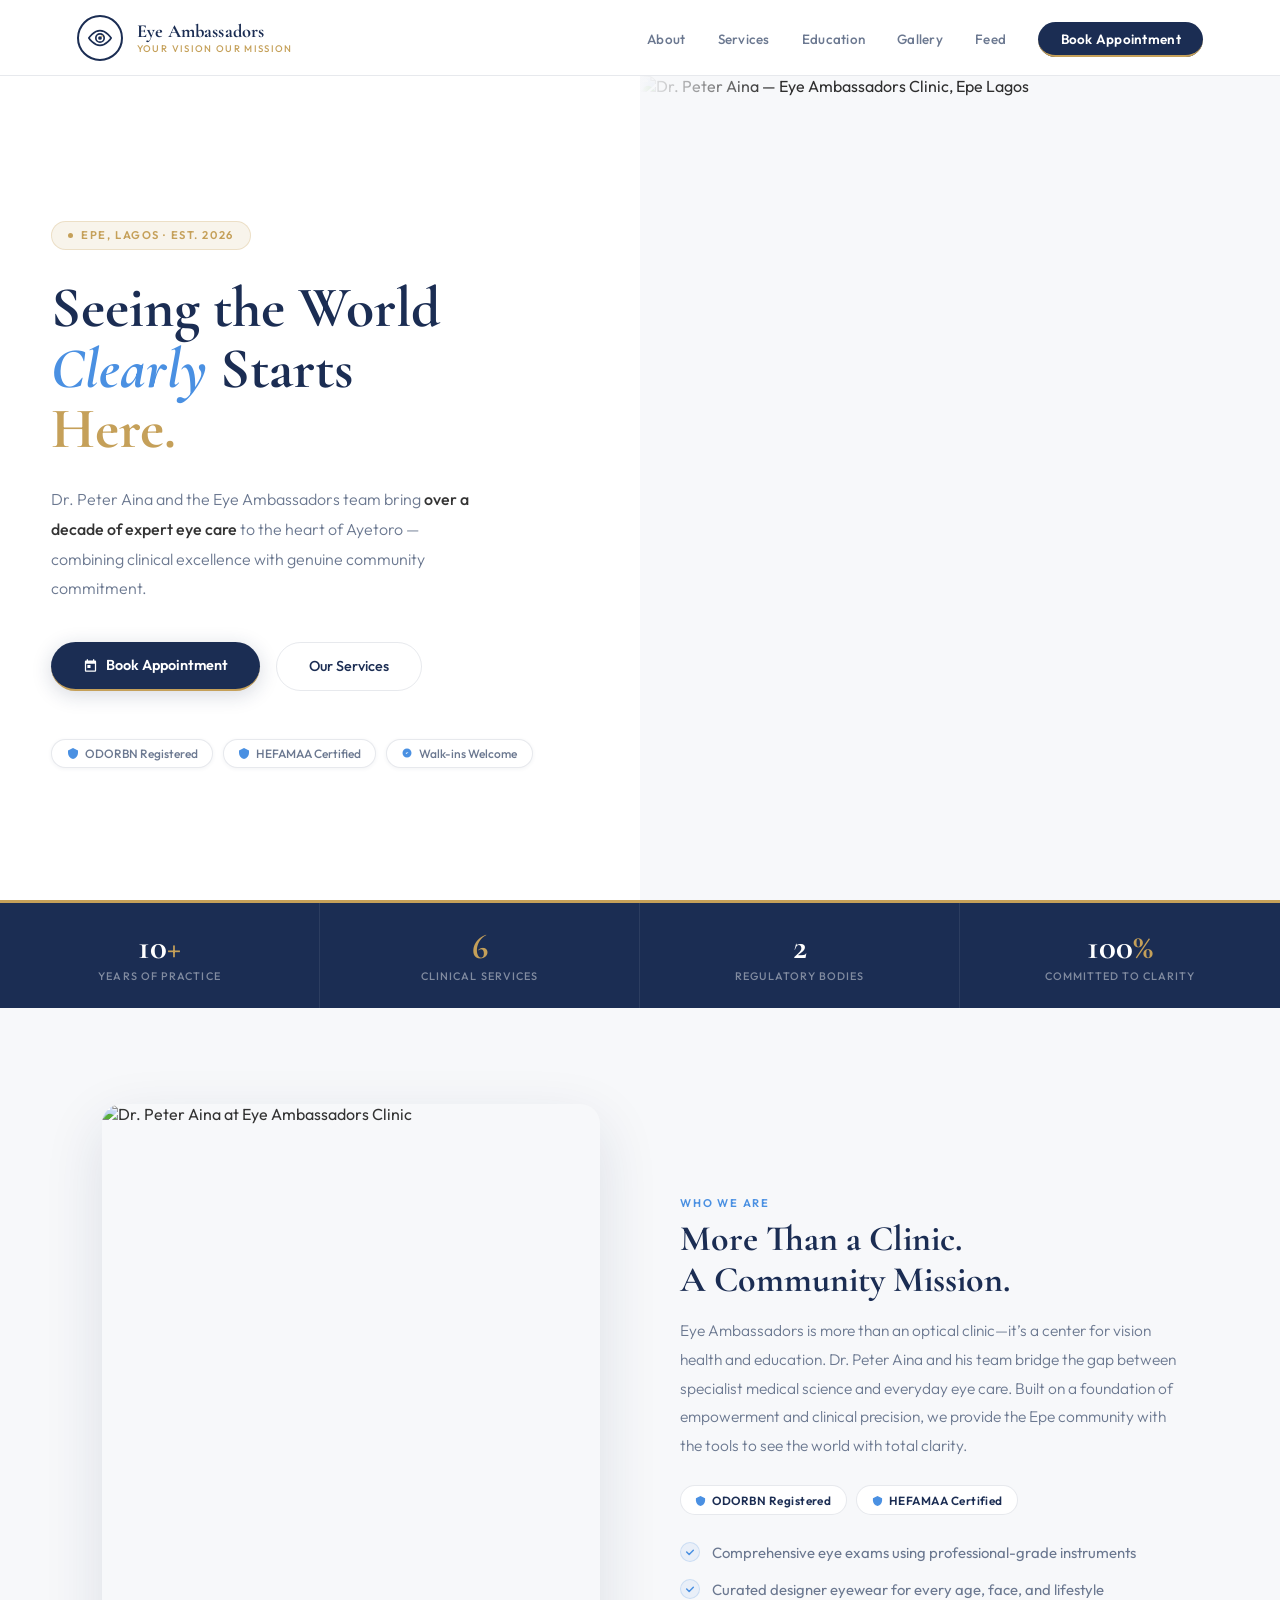
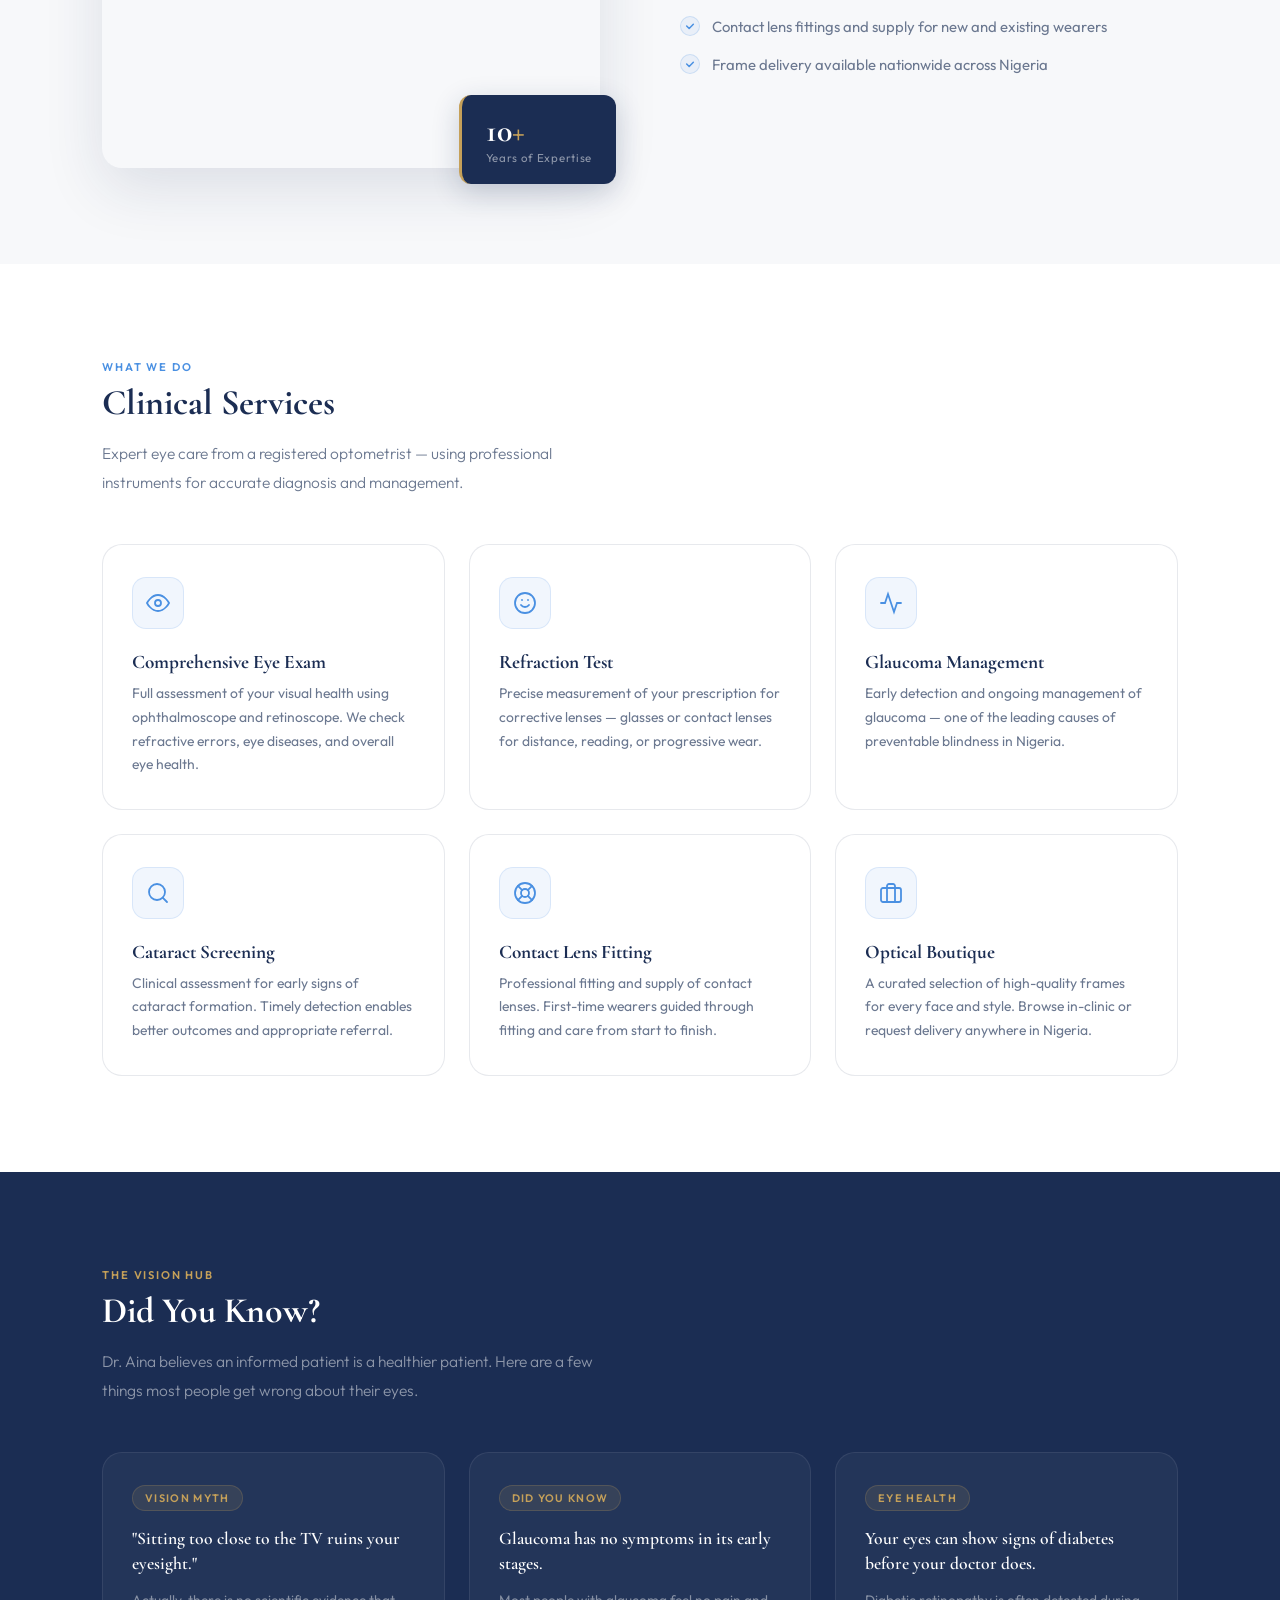
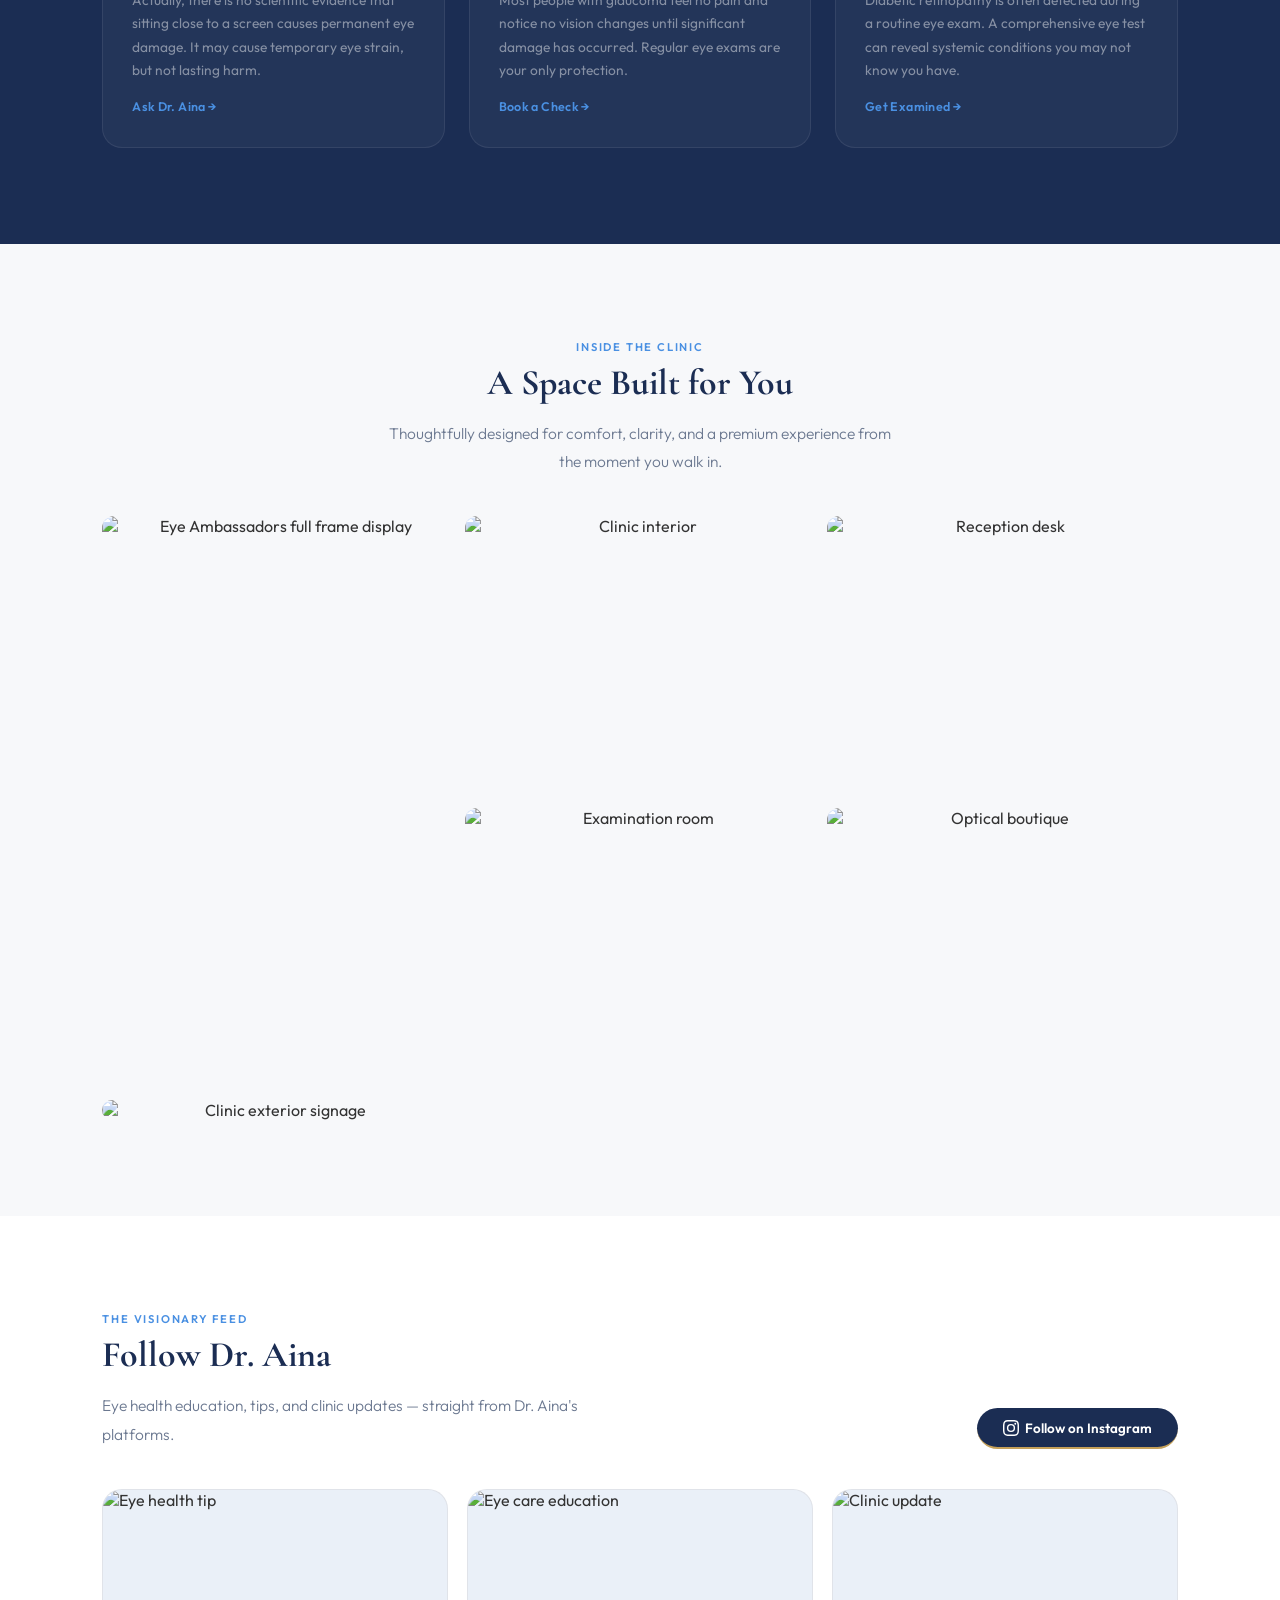
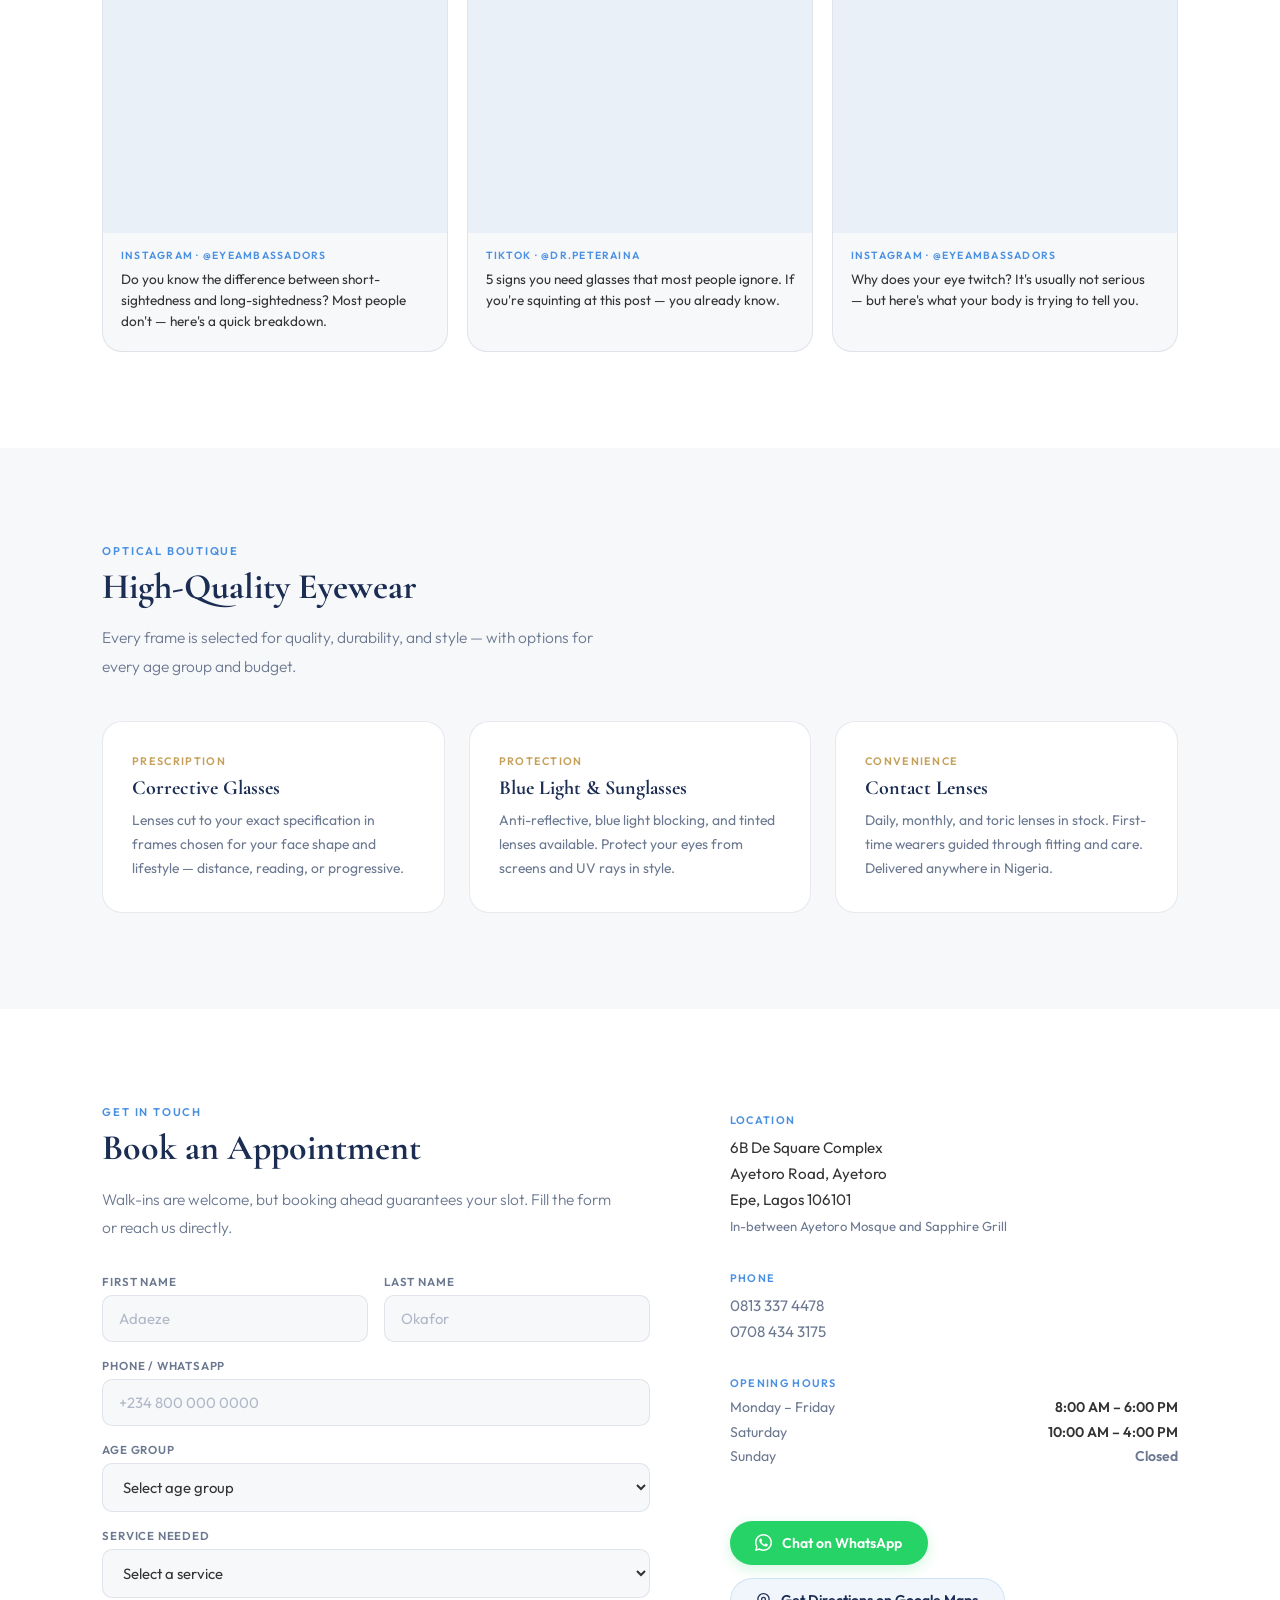
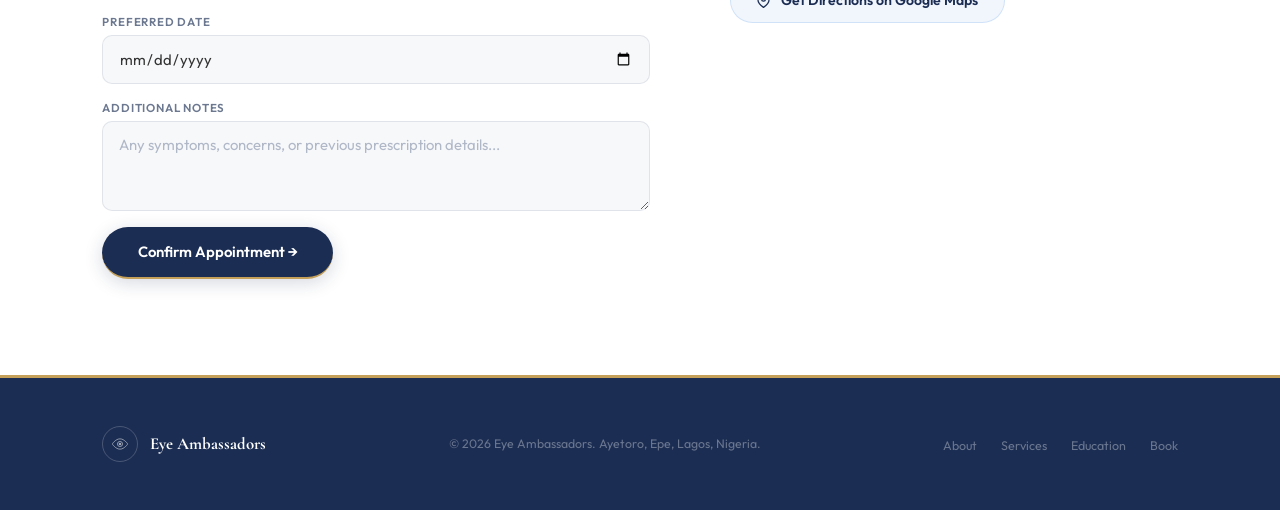
==== commit d14c06c5: "Update EYE_CLINIC.html" ====
--- a/EYE_CLINIC.html
+++ b/EYE_CLINIC.html
@@ -586,7 +586,7 @@
     </div>
     <div class="nav-logo-text">
       <span class="nav-logo-name">Eye Ambassadors</span>
-      <span class="nav-logo-tag">Ambassadors of Clarity</span>
+      <span class="nav-logo-tag">Your Vision Our Mission</span>
     </div>
   </a>
   <ul class="nav-links">
@@ -602,7 +602,7 @@
 <!-- HERO -->
 <div class="hero">
   <div class="hero-left">
-    <div class="hero-eyebrow"><span></span>Epe, Lagos · Est. 2014</div>
+    <div class="hero-eyebrow"><span></span>Epe, Lagos · Est. 2026</div>
     <h1 class="hero-title">
       Seeing the World<br>
       <em>Clearly</em> Starts<br>
@@ -673,11 +673,10 @@
     <p class="section-label">Who We Are</p>
     <h2 class="section-title">More Than a Clinic.<br>A Community Mission.</h2>
     <p class="section-sub" style="margin-bottom:1.4rem">
-      Dr. Peter Aina doesn't see himself as a remote specialist in a white coat.
-      He is an active ambassador — bridging the gap between complex medical science
-      and everyday people across Epe and Lagos State. Eye Ambassadors was built on
-      three pillars: <strong style="color:var(--navy)">empowerment, accessibility,</strong>
-      and <strong style="color:var(--navy)">community leadership.</strong>
+      Eye Ambassadors is more than an optical clinic—it’s a center for vision health and education.
+      Dr. Peter Aina and his team bridge the gap between specialist medical science and everyday eye
+      care. Built on a foundation of empowerment and clinical precision, we provide the Epe
+      community with the tools to see the world with total clarity.
     </p>
     <div class="reg-row">
       <div class="reg-tag"><svg viewBox="0 0 24 24"><path d="M12 2L2 7v5c0 5.55 3.84 10.74 10 12 6.16-1.26 10-6.45 10-12V7L12 2z"/></svg>ODORBN Registered</div>
@@ -962,7 +961,7 @@
     </div>
     <span class="footer-brand-name">Eye Ambassadors</span>
   </div>
-  <p class="footer-copy">&copy; 2025 Eye Ambassadors. Ayetoro, Epe, Lagos, Nigeria.</p>
+  <p class="footer-copy">&copy; 2026 Eye Ambassadors. Ayetoro, Epe, Lagos, Nigeria.</p>
   <ul class="footer-links">
     <li><a href="#about">About</a></li>
     <li><a href="#services">Services</a></li>
@@ -996,4 +995,4 @@
 }
 </script>
 </body>
-</html>+</html>
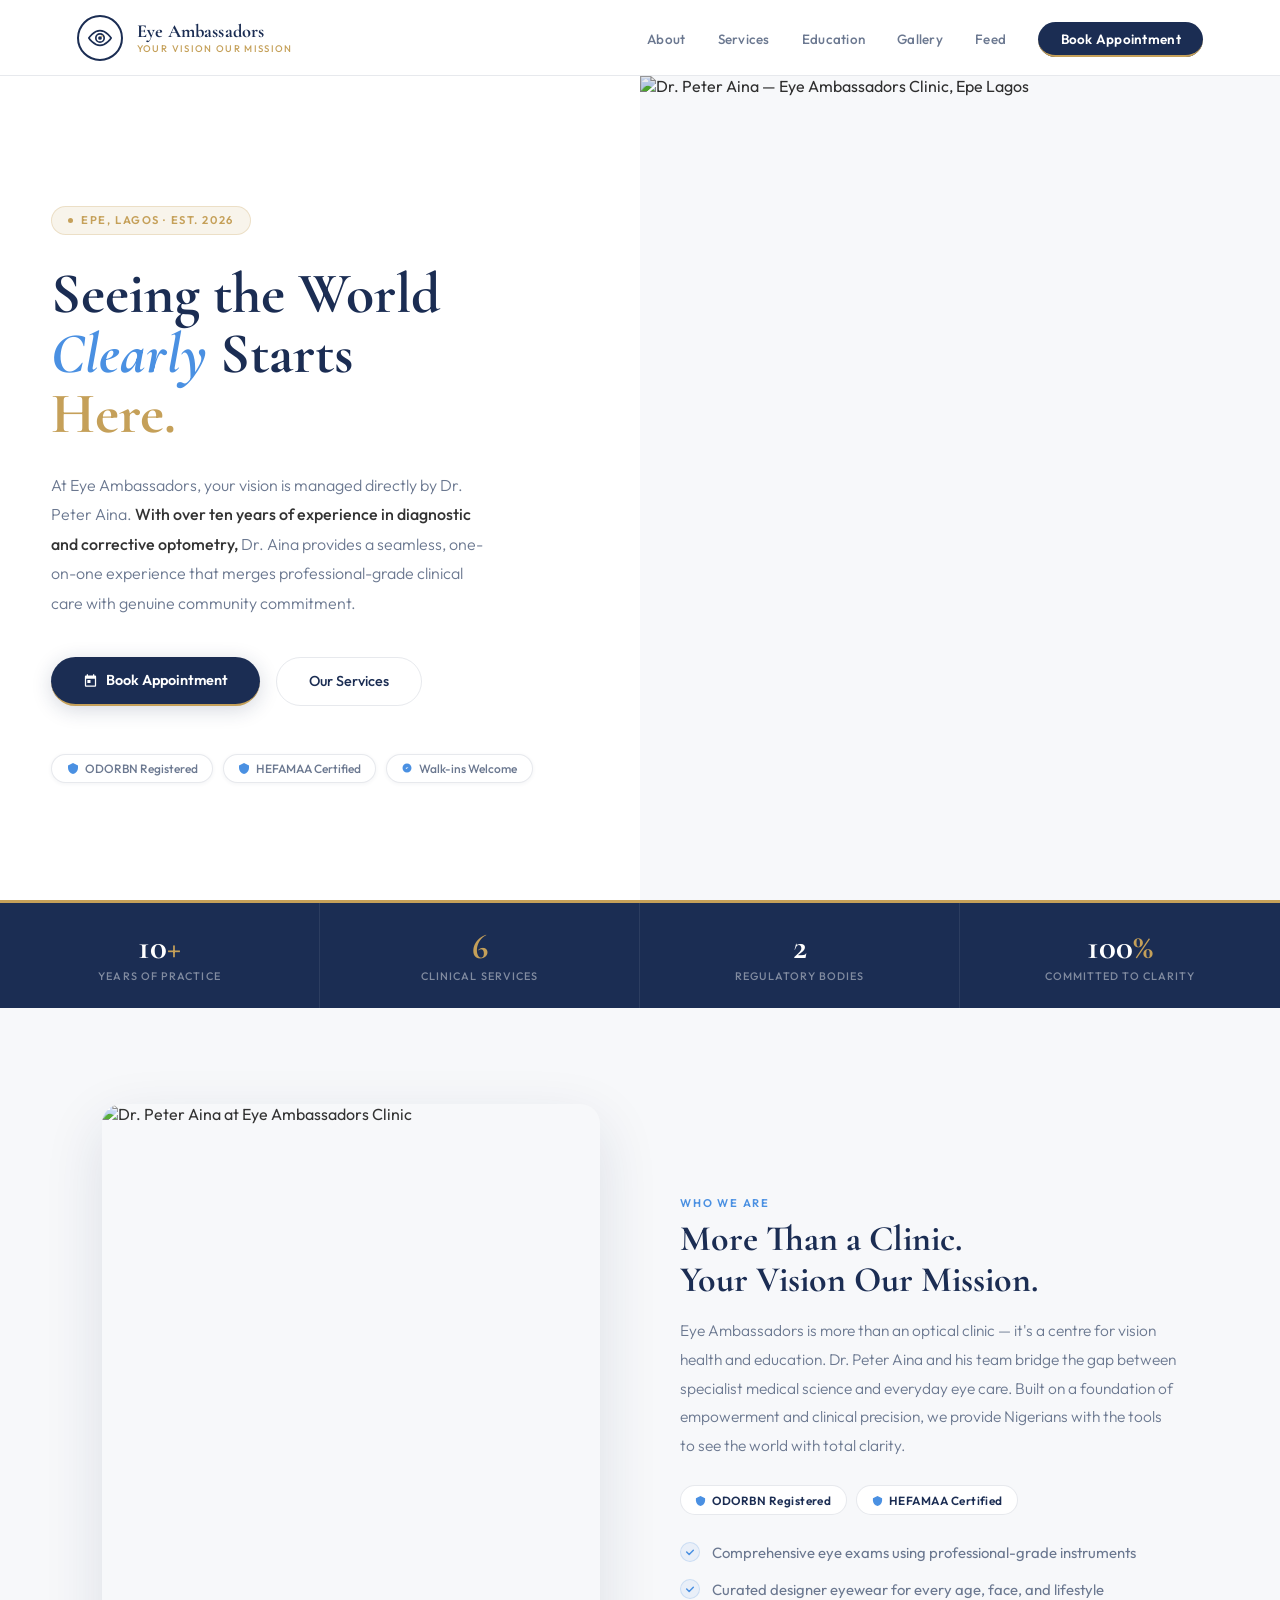
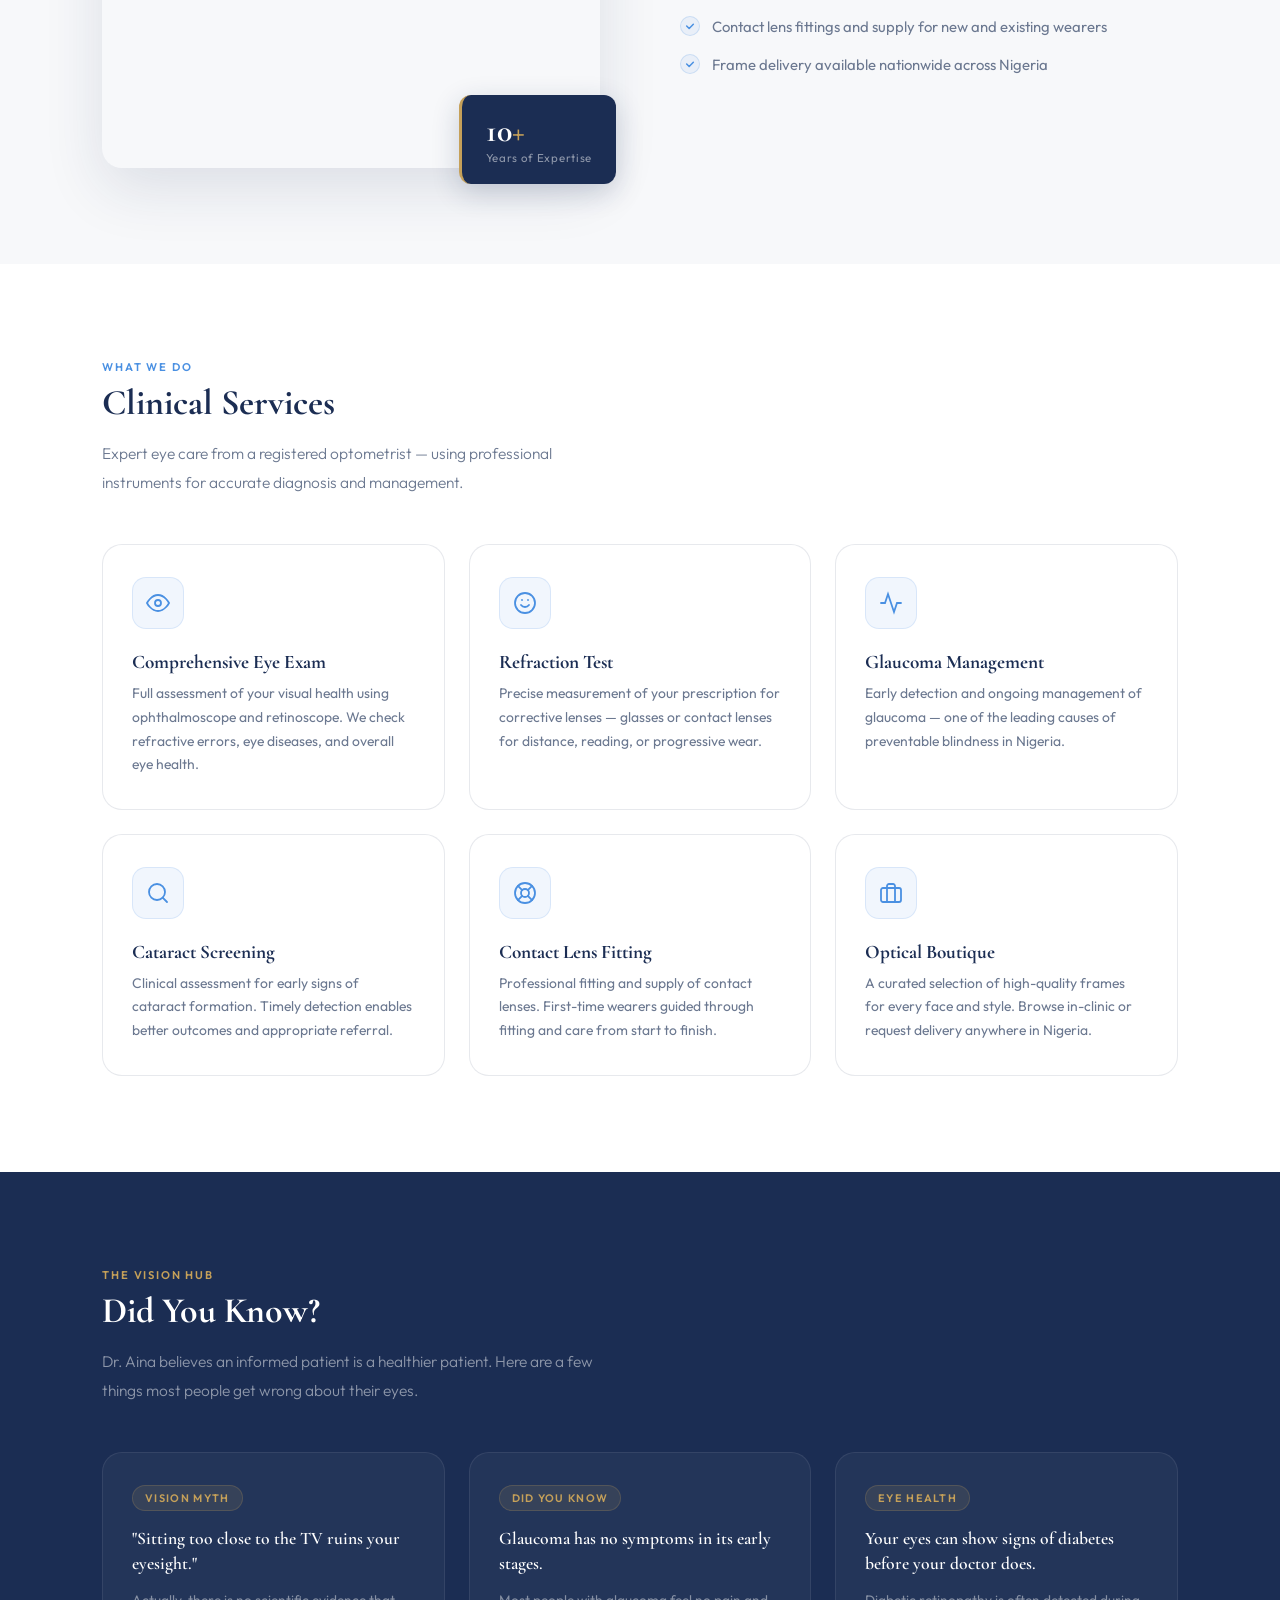
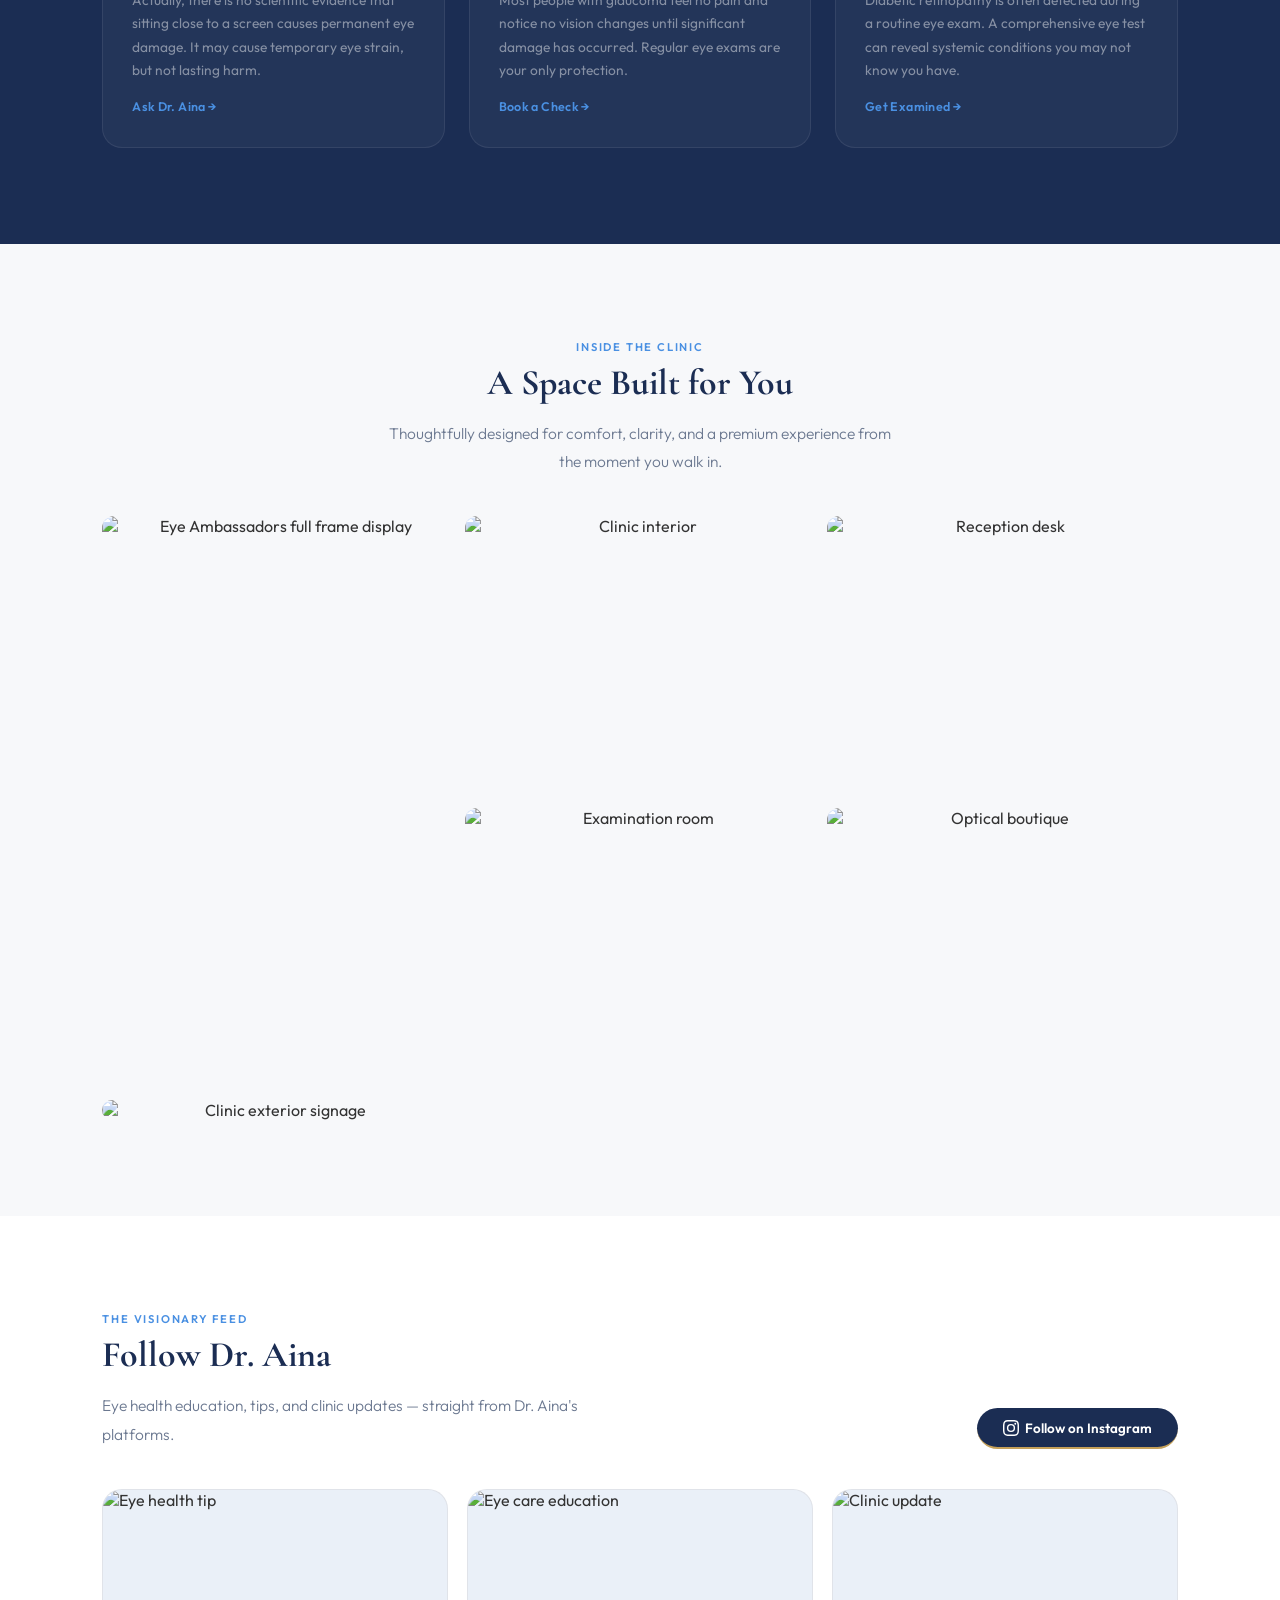
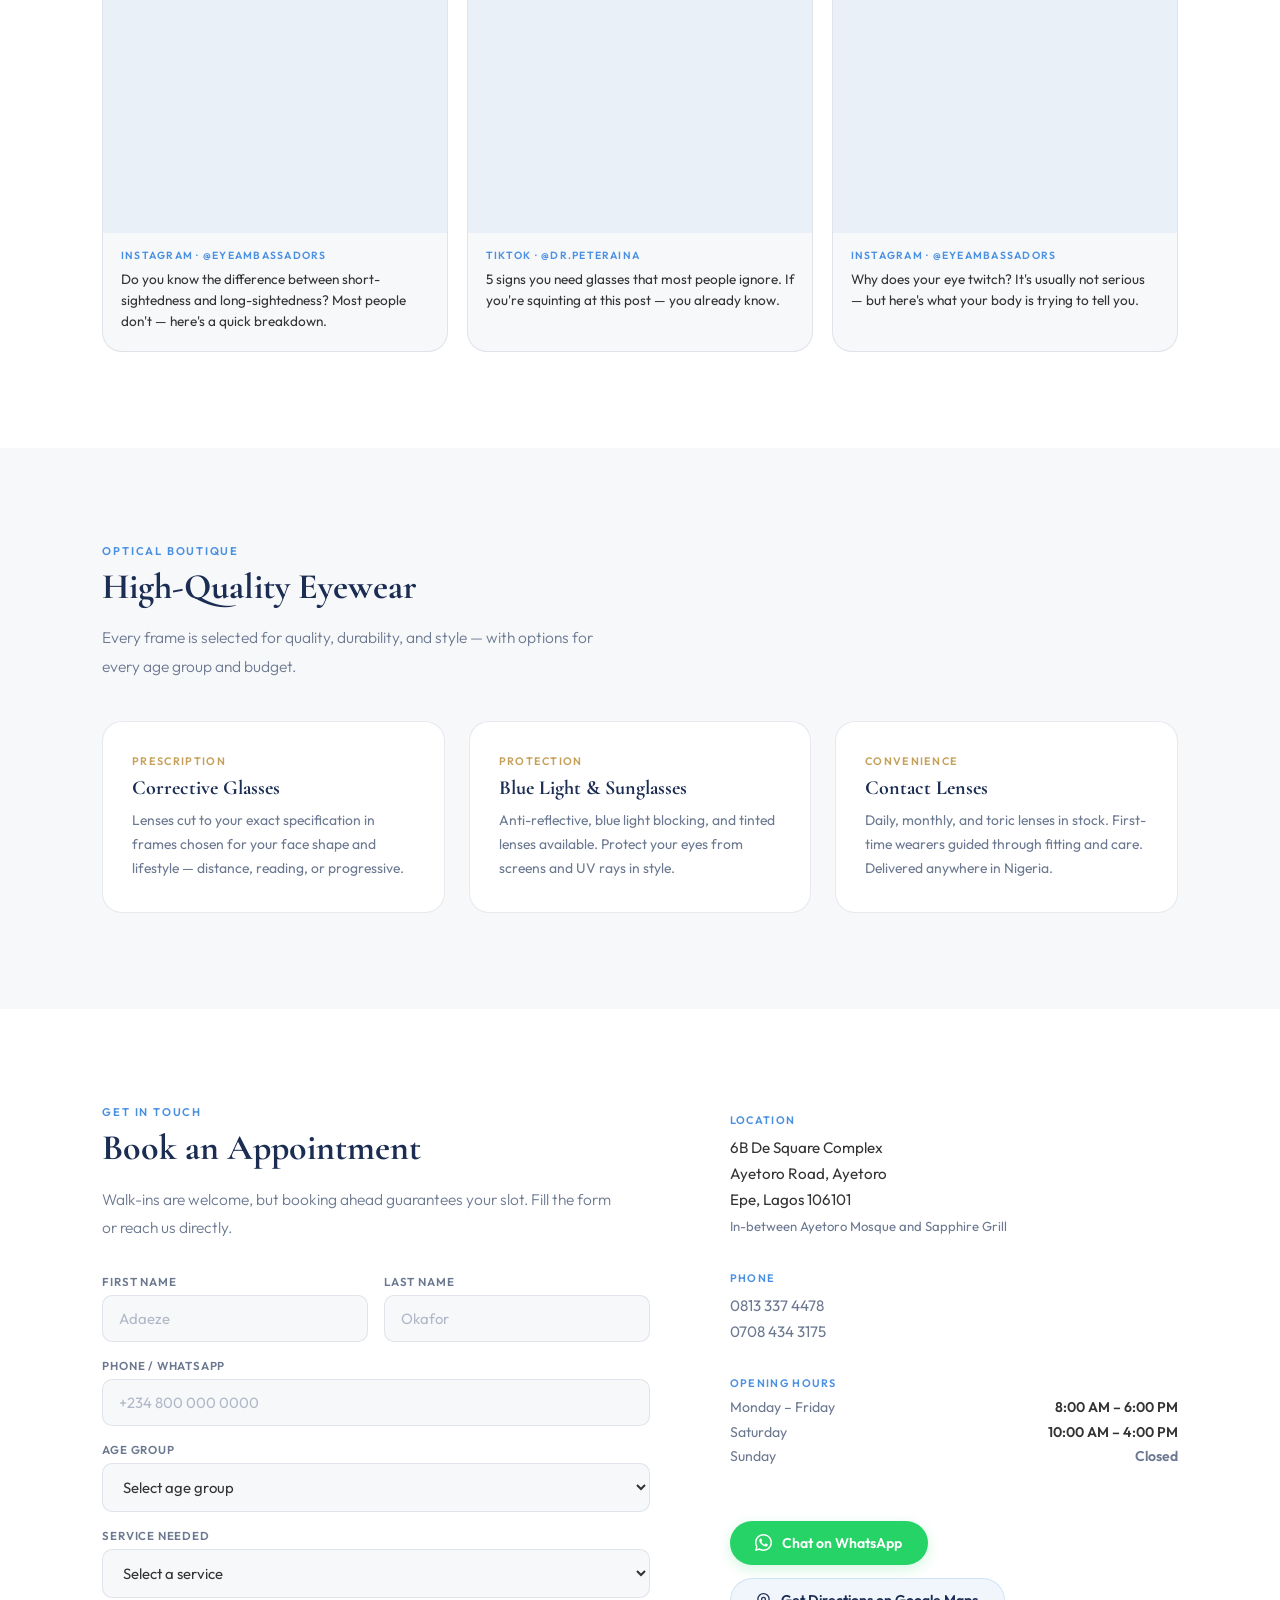
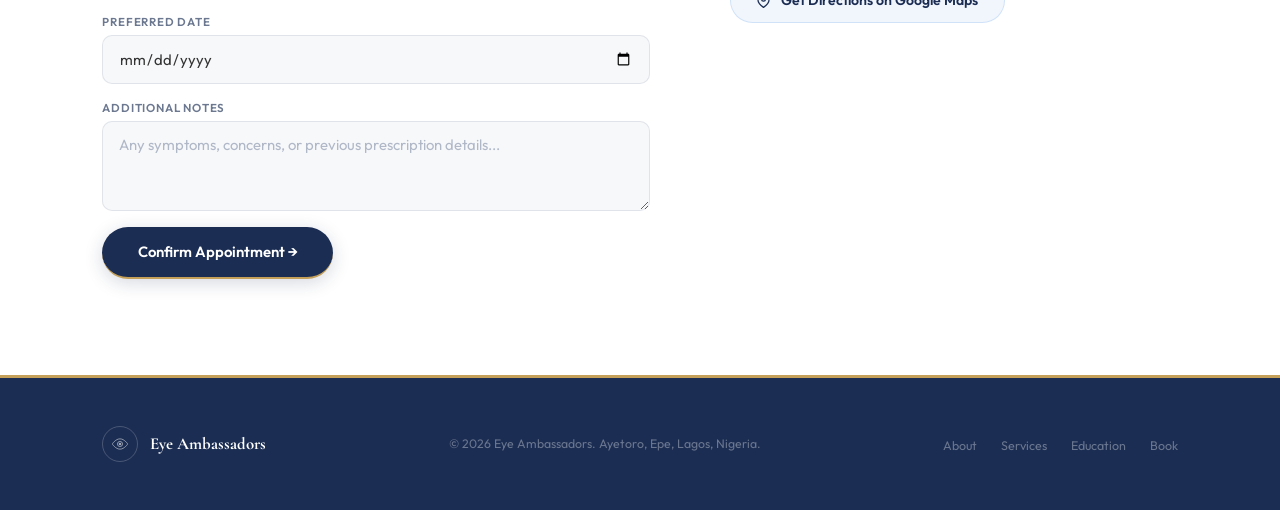
==== commit 6aad9977: "Update EYE_CLINIC.html" ====
--- a/EYE_CLINIC.html
+++ b/EYE_CLINIC.html
@@ -165,11 +165,7 @@
   display: flex; align-items: stretch;
 }
 .hero-right::after {
-  content: ''; position: absolute;
-  inset: 0;
-  background: linear-gradient(to right, var(--off-white) 0%, transparent 20%),
-              linear-gradient(to top, var(--off-white) 0%, transparent 25%);
-  z-index: 1; pointer-events: none;
+  display: none;
 }
 .hero-right img {
   width: 100%; height: 100%; object-fit: cover;
@@ -609,9 +605,10 @@
       <span class="gold-word">Here.</span>
     </h1>
     <p class="hero-sub">
-      Dr. Peter Aina and the Eye Ambassadors team bring
-      <strong>over a decade of expert eye care</strong> to the heart of Ayetoro —
-      combining clinical excellence with genuine community commitment.
+      At Eye Ambassadors, your vision is managed directly by Dr. Peter Aina.
+      <strong>With over ten years of experience in diagnostic and corrective optometry,</strong>
+      Dr. Aina provides a seamless, one-on-one experience that merges professional-grade
+      clinical care with genuine community commitment.
     </p>
     <div class="hero-actions">
       <a href="#booking" class="btn-navy">
@@ -671,12 +668,13 @@
   </div>
   <div class="fade-up d1">
     <p class="section-label">Who We Are</p>
-    <h2 class="section-title">More Than a Clinic.<br>A Community Mission.</h2>
+    <h2 class="section-title">More Than a Clinic.<br>Your Vision Our Mission.</h2>
     <p class="section-sub" style="margin-bottom:1.4rem">
-      Eye Ambassadors is more than an optical clinic—it’s a center for vision health and education.
-      Dr. Peter Aina and his team bridge the gap between specialist medical science and everyday eye
-      care. Built on a foundation of empowerment and clinical precision, we provide the Epe
-      community with the tools to see the world with total clarity.
+      Eye Ambassadors is more than an optical clinic — it's a centre for vision health
+      and education. Dr. Peter Aina and his team bridge the gap between specialist
+      medical science and everyday eye care. Built on a foundation of empowerment
+      and clinical precision, we provide Nigerians with the tools to see the world
+      with total clarity.
     </p>
     <div class="reg-row">
       <div class="reg-tag"><svg viewBox="0 0 24 24"><path d="M12 2L2 7v5c0 5.55 3.84 10.74 10 12 6.16-1.26 10-6.45 10-12V7L12 2z"/></svg>ODORBN Registered</div>
@@ -886,23 +884,30 @@
     <p class="section-label">Get In Touch</p>
     <h2 class="section-title">Book an Appointment</h2>
     <p class="section-sub" style="margin-bottom:2rem">Walk-ins are welcome, but booking ahead guarantees your slot. Fill the form or reach us directly.</p>
-    <form class="booking-form" onsubmit="handleSubmit(event)">
+    <!--
+      SETUP (2 mins):
+      1. Go to formspree.io, sign up free with Gmail
+      2. Click New Form, copy the form ID (e.g. xbjvkpqz)
+      3. Replace YOUR_FORMSPREE_ID below with that ID
+      Submissions go straight to Gmail. WhatsApp fires automatically too.
+    -->
+    <form class="booking-form" id="bookingForm" onsubmit="handleSubmit(event)">
       <div class="form-row">
-        <div class="form-group"><label for="fname">First Name</label><input type="text" id="fname" placeholder="Adaeze"></div>
-        <div class="form-group"><label for="lname">Last Name</label><input type="text" id="lname" placeholder="Okafor"></div>
-      </div>
-      <div class="form-group"><label for="phone">Phone / WhatsApp</label><input type="tel" id="phone" placeholder="+234 800 000 0000"></div>
+        <div class="form-group"><label for="fname">First Name</label><input type="text" id="fname" name="first_name" placeholder="Adaeze" required></div>
+        <div class="form-group"><label for="lname">Last Name</label><input type="text" id="lname" name="last_name" placeholder="Okafor" required></div>
+      </div>
+      <div class="form-group"><label for="phone">Phone / WhatsApp</label><input type="tel" id="phone" name="phone" placeholder="+234 800 000 0000" required></div>
       <div class="form-group"><label for="age-group">Age Group</label>
-        <select id="age-group">
+        <select id="age-group" name="age_group" required>
           <option value="">Select age group</option>
           <option>Child (Under 16)</option>
-          <option>Young Adult (16–30)</option>
-          <option>Adult (31–45)</option>
+          <option>Young Adult (16-30)</option>
+          <option>Adult (31-45)</option>
           <option>Senior (46+)</option>
         </select>
       </div>
       <div class="form-group"><label for="service">Service Needed</label>
-        <select id="service">
+        <select id="service" name="service" required>
           <option value="">Select a service</option>
           <option>Comprehensive Eye Exam</option>
           <option>Refraction / Prescription Test</option>
@@ -910,13 +915,17 @@
           <option>Cataract Screening</option>
           <option>Contact Lens Fitting</option>
           <option>Eyewear / Frames</option>
-          <option>Not Sure — Need Advice</option>
+          <option>Not Sure - Need Advice</option>
         </select>
       </div>
-      <div class="form-group"><label for="preferred-date">Preferred Date</label><input type="date" id="preferred-date"></div>
-      <div class="form-group"><label for="notes">Additional Notes</label><textarea id="notes" placeholder="Any symptoms, concerns, or previous prescription details..."></textarea></div>
-      <button type="submit" class="form-submit">Confirm Appointment &rarr;</button>
+      <div class="form-group"><label for="preferred-date">Preferred Date</label><input type="date" id="preferred-date" name="preferred_date" required></div>
+      <div class="form-group"><label for="notes">Additional Notes</label><textarea id="notes" name="notes" placeholder="Any symptoms, concerns, or previous prescription details..."></textarea></div>
+      <button type="submit" class="form-submit" id="submitBtn">Confirm Appointment &rarr;</button>
     </form>
+    <div id="successMsg" style="display:none;margin-top:1.5rem;padding:1.2rem 1.5rem;background:#f0faf4;border:1px solid #a8dfc0;border-radius:12px;border-left:4px solid #25D366;">
+      <p style="font-weight:600;color:#1a6b3a;margin-bottom:0.3rem;">Appointment Request Sent!</p>
+      <p style="font-size:0.88rem;color:#3a7a5a;">Dr. Aina will contact you shortly to confirm your slot. You can also reach him directly on WhatsApp below.</p>
+    </div>
   </div>
   <div class="contact-panel fade-up d1">
     <div class="contact-block">
@@ -971,27 +980,72 @@
 </footer>
 
 <script>
-window.addEventListener('scroll', () => {
+window.addEventListener('scroll', function() {
   document.getElementById('navbar').classList.toggle('scrolled', window.scrollY > 20);
 });
 
-const lbImgs = ['images/gallery-1.jpg','images/gallery-2.jpg','images/gallery-3.jpg','images/gallery-4.jpg','images/gallery-5.jpg','images/gallery-6.jpg'];
-let lbIdx = 0;
+var lbImgs = ['images/gallery-1.jpg','images/gallery-2.jpg','images/gallery-3.jpg','images/gallery-4.jpg','images/gallery-5.jpg','images/gallery-6.jpg'];
+var lbIdx = 0;
 function openLB(i){ lbIdx=i; document.getElementById('lb-img').src=lbImgs[i]; document.getElementById('lightbox').classList.add('open'); document.body.style.overflow='hidden'; }
 function closeLB(){ document.getElementById('lightbox').classList.remove('open'); document.body.style.overflow=''; }
 function closeLBBg(e){ if(e.target===document.getElementById('lightbox')) closeLB(); }
 function shiftLB(d){ lbIdx=(lbIdx+d+lbImgs.length)%lbImgs.length; document.getElementById('lb-img').src=lbImgs[lbIdx]; }
-document.addEventListener('keydown',e=>{ if(!document.getElementById('lightbox').classList.contains('open')) return; if(e.key==='Escape') closeLB(); if(e.key==='ArrowLeft') shiftLB(-1); if(e.key==='ArrowRight') shiftLB(1); });
-
-const obs = new IntersectionObserver(entries=>{ entries.forEach(e=>{ if(e.isIntersecting) e.target.classList.add('visible'); }); },{threshold:0.1});
-document.querySelectorAll('.fade-up').forEach(el=>obs.observe(el));
-
-function handleSubmit(e){
+document.addEventListener('keydown', function(e){
+  if(!document.getElementById('lightbox').classList.contains('open')) return;
+  if(e.key==='Escape') closeLB();
+  if(e.key==='ArrowLeft') shiftLB(-1);
+  if(e.key==='ArrowRight') shiftLB(1);
+});
+
+var obs = new IntersectionObserver(function(entries){
+  entries.forEach(function(e){ if(e.isIntersecting) e.target.classList.add('visible'); });
+}, {threshold:0.1});
+document.querySelectorAll('.fade-up').forEach(function(el){ obs.observe(el); });
+
+async function handleSubmit(e) {
   e.preventDefault();
-  const btn = e.target.querySelector('.form-submit');
-  btn.textContent = 'Appointment Requested ✓';
-  btn.style.background = '#1a6b3a';
-  setTimeout(()=>{ btn.textContent='Confirm Appointment →'; btn.style.background=''; }, 3000);
+  var btn = document.getElementById('submitBtn');
+  var form = document.getElementById('bookingForm');
+  var successMsg = document.getElementById('successMsg');
+
+  var fname = document.getElementById('fname').value.trim();
+  var lname = document.getElementById('lname').value.trim();
+  var phone = document.getElementById('phone').value.trim();
+  var ageGroup = document.getElementById('age-group').value;
+  var service = document.getElementById('service').value;
+  var date = document.getElementById('preferred-date').value;
+  var notes = document.getElementById('notes').value.trim();
+
+  btn.textContent = 'Sending...';
+  btn.disabled = true;
+
+  var FORMSPREE_ID = 'YOUR_FORMSPREE_ID';
+  if (FORMSPREE_ID !== 'YOUR_FORMSPREE_ID') {
+    try {
+      await fetch('https://formspree.io/f/' + FORMSPREE_ID, {
+        method: 'POST',
+        headers: { 'Content-Type': 'application/json', 'Accept': 'application/json' },
+        body: JSON.stringify({
+          first_name: fname, last_name: lname, phone: phone,
+          age_group: ageGroup, service: service,
+          preferred_date: date, notes: notes
+        })
+      });
+    } catch(err) { console.log('Formspree error:', err); }
+  }
+
+  var line1 = 'Hello Dr. Aina, I would like to book an appointment at Eye Ambassadors.';
+  var line2 = 'Name: ' + fname + ' ' + lname;
+  var line3 = 'Phone: ' + phone;
+  var line4 = 'Age Group: ' + ageGroup;
+  var line5 = 'Service: ' + service;
+  var line6 = 'Preferred Date: ' + date;
+  var line7 = notes ? 'Notes: ' + notes : '';
+  var waMsg = encodeURIComponent([line1, '', line2, line3, line4, line5, line6, line7].join('\n'));
+  window.open('https://wa.me/2348133374478?text=' + waMsg, '_blank');
+
+  form.style.display = 'none';
+  successMsg.style.display = 'block';
 }
 </script>
 </body>
